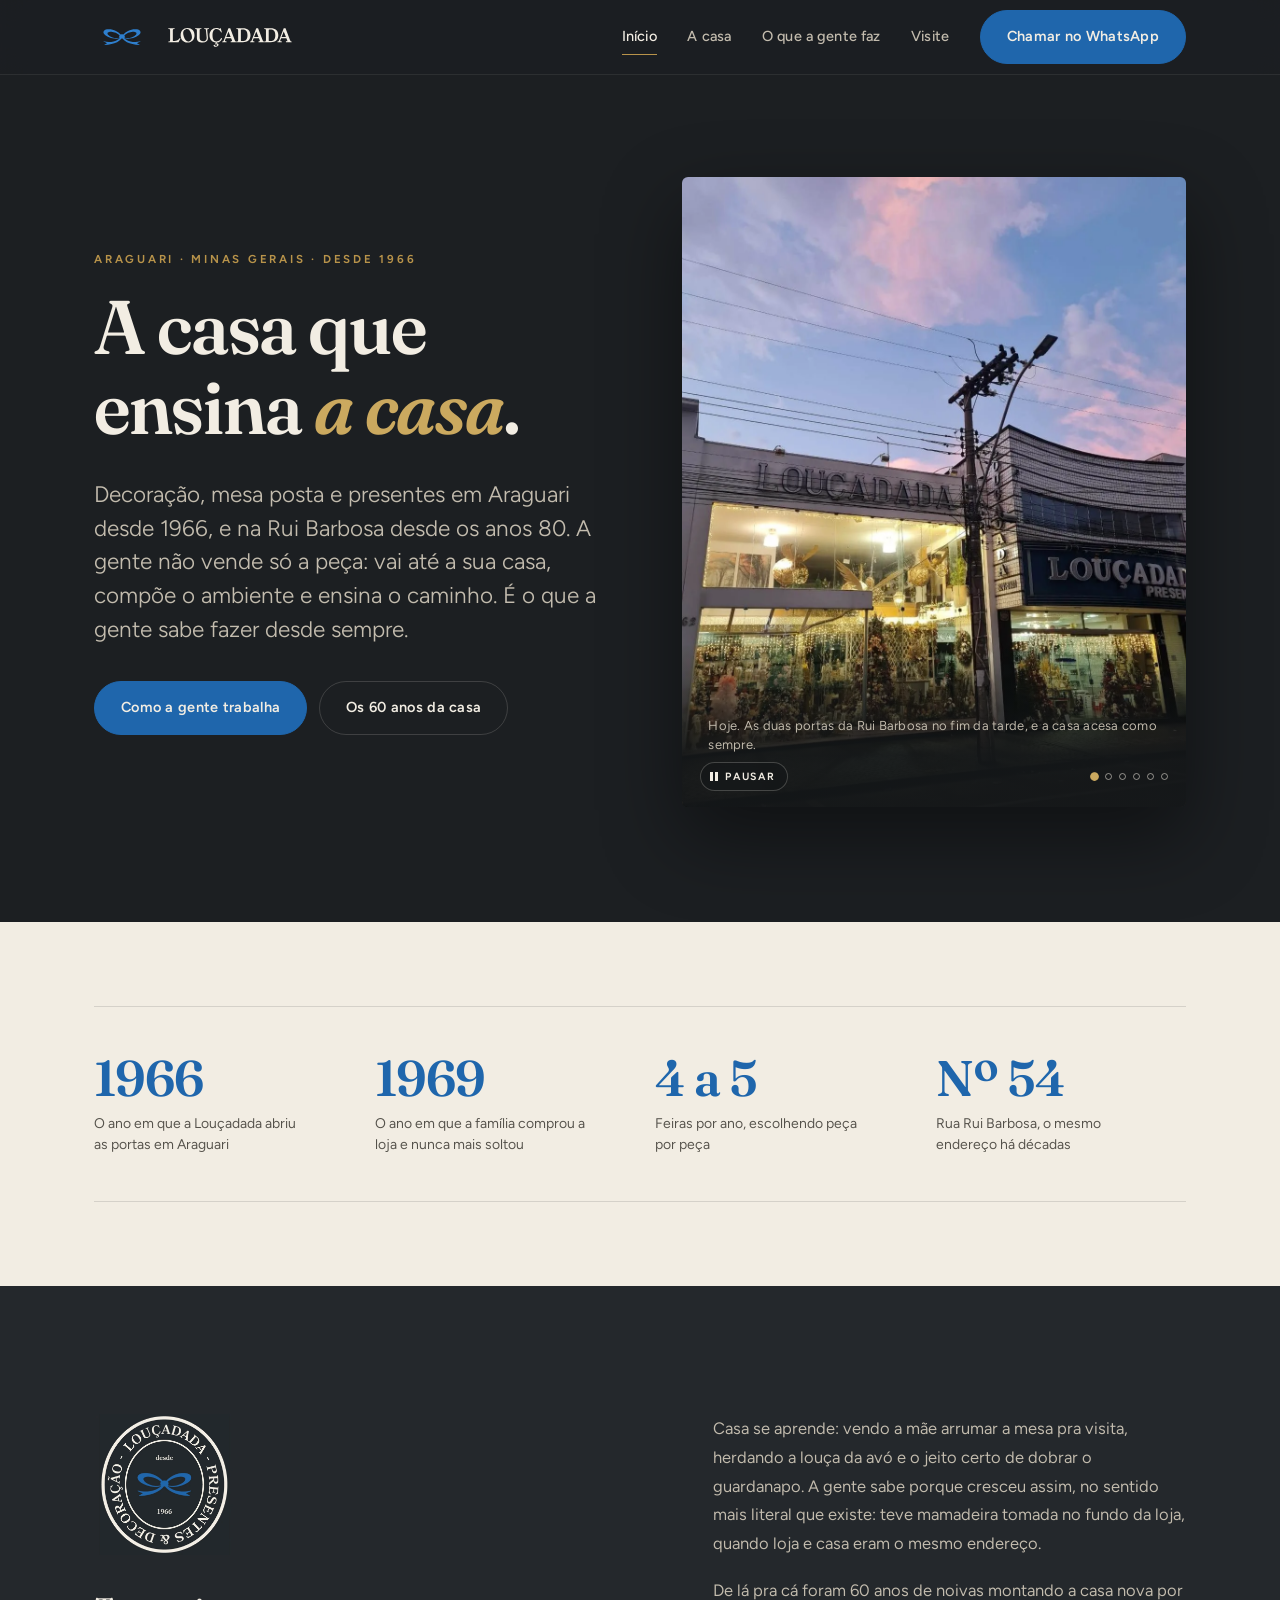
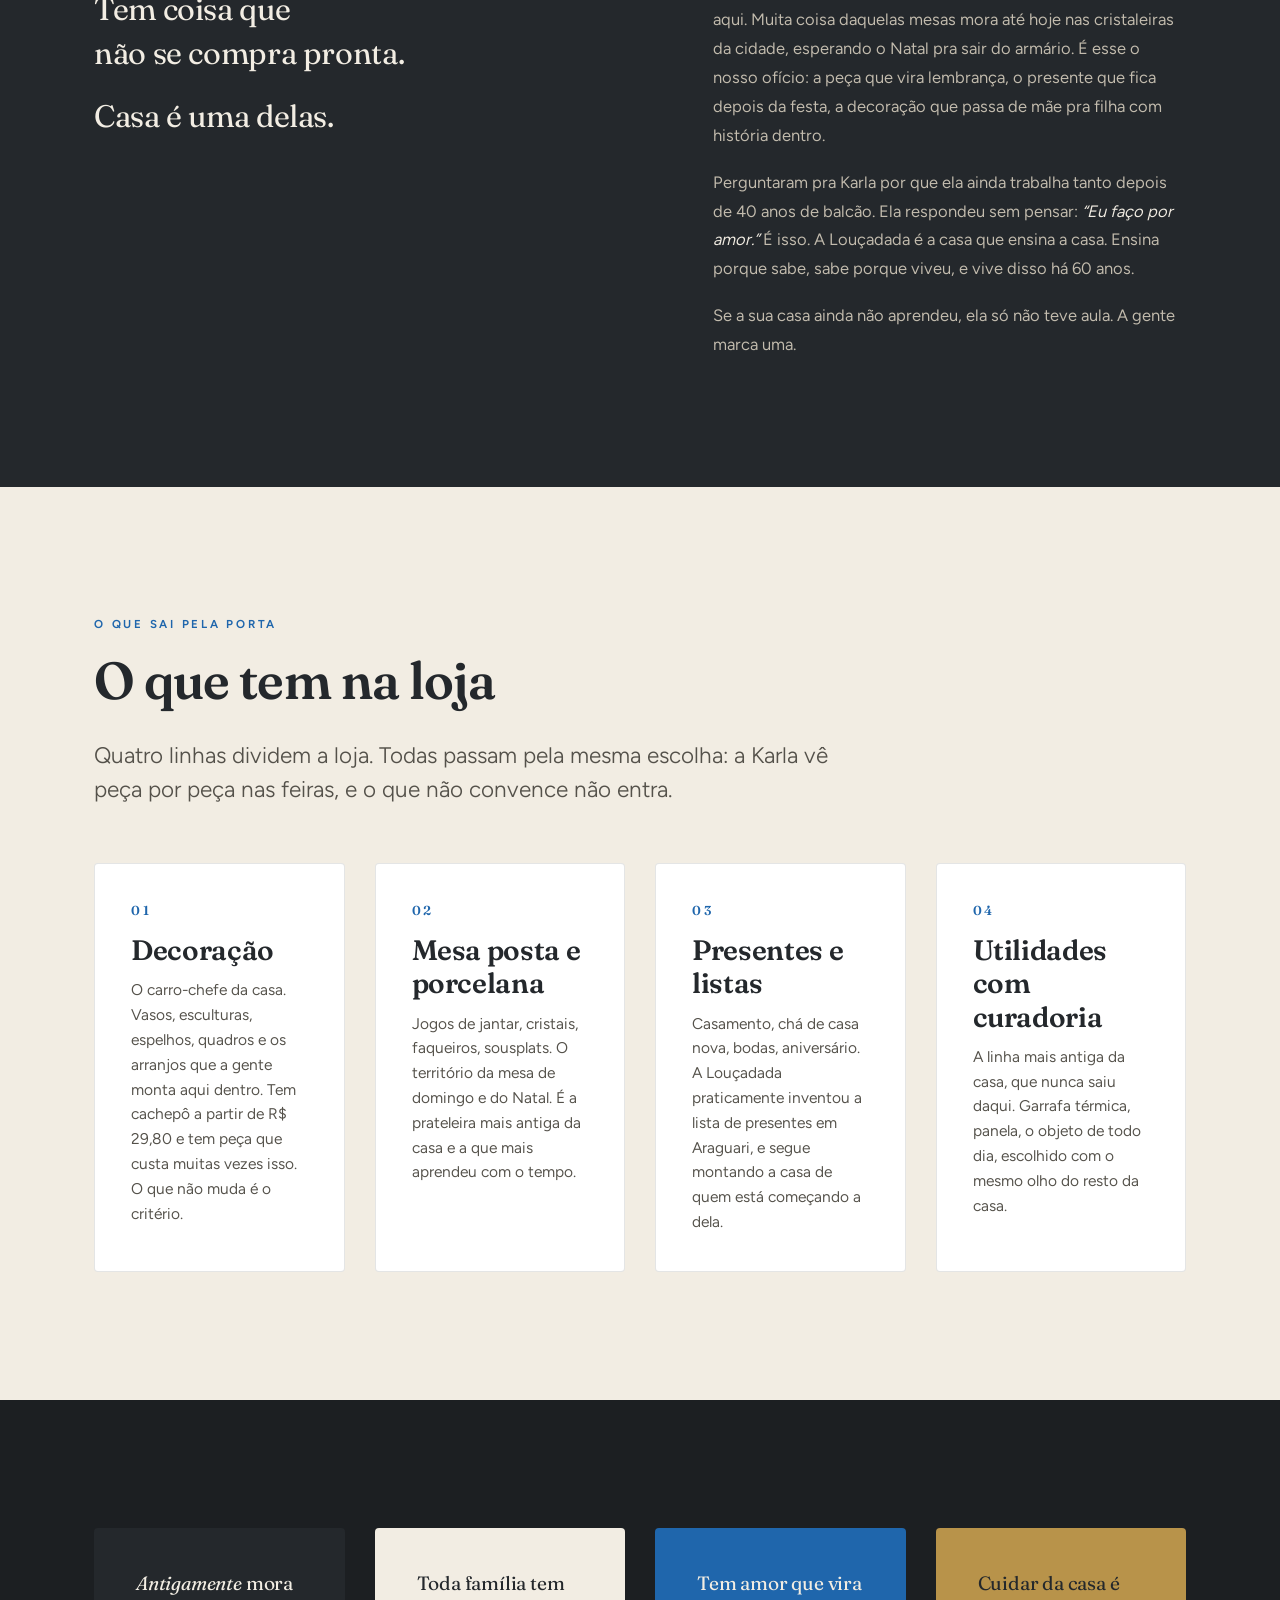
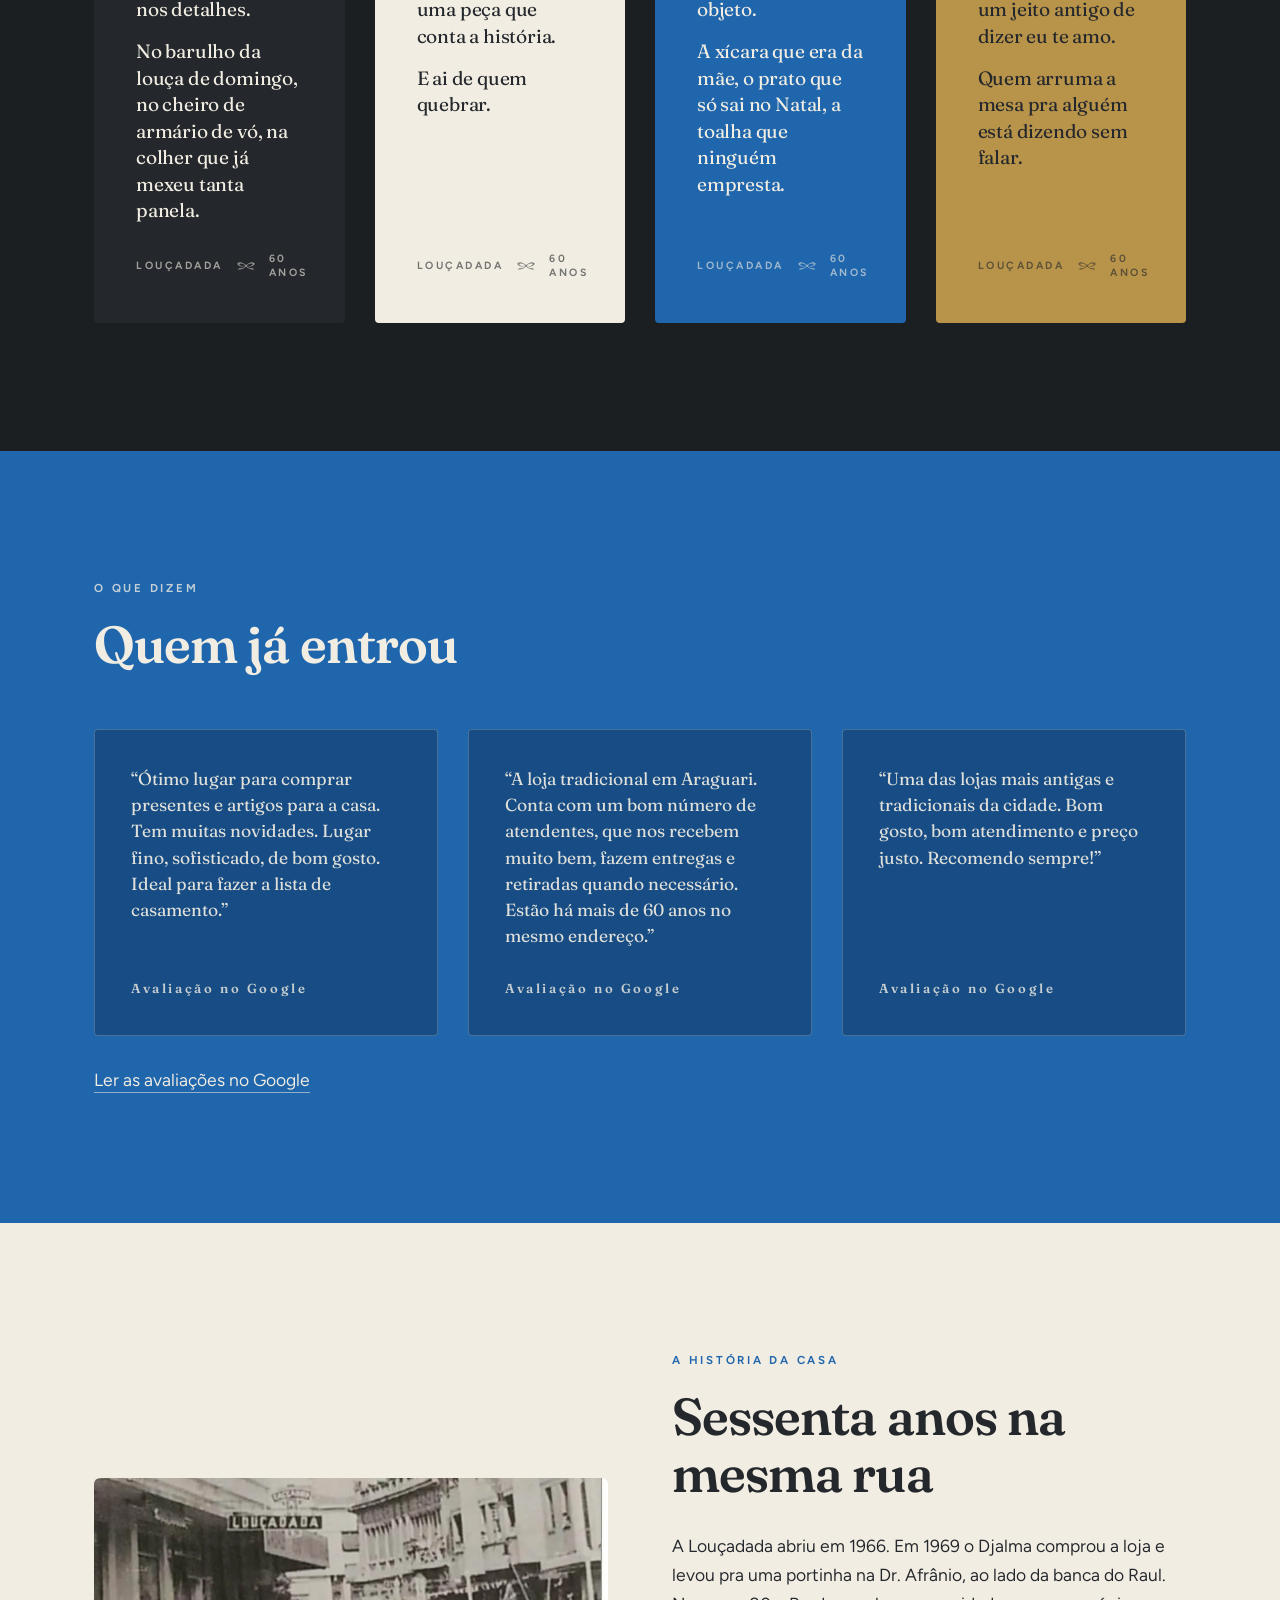
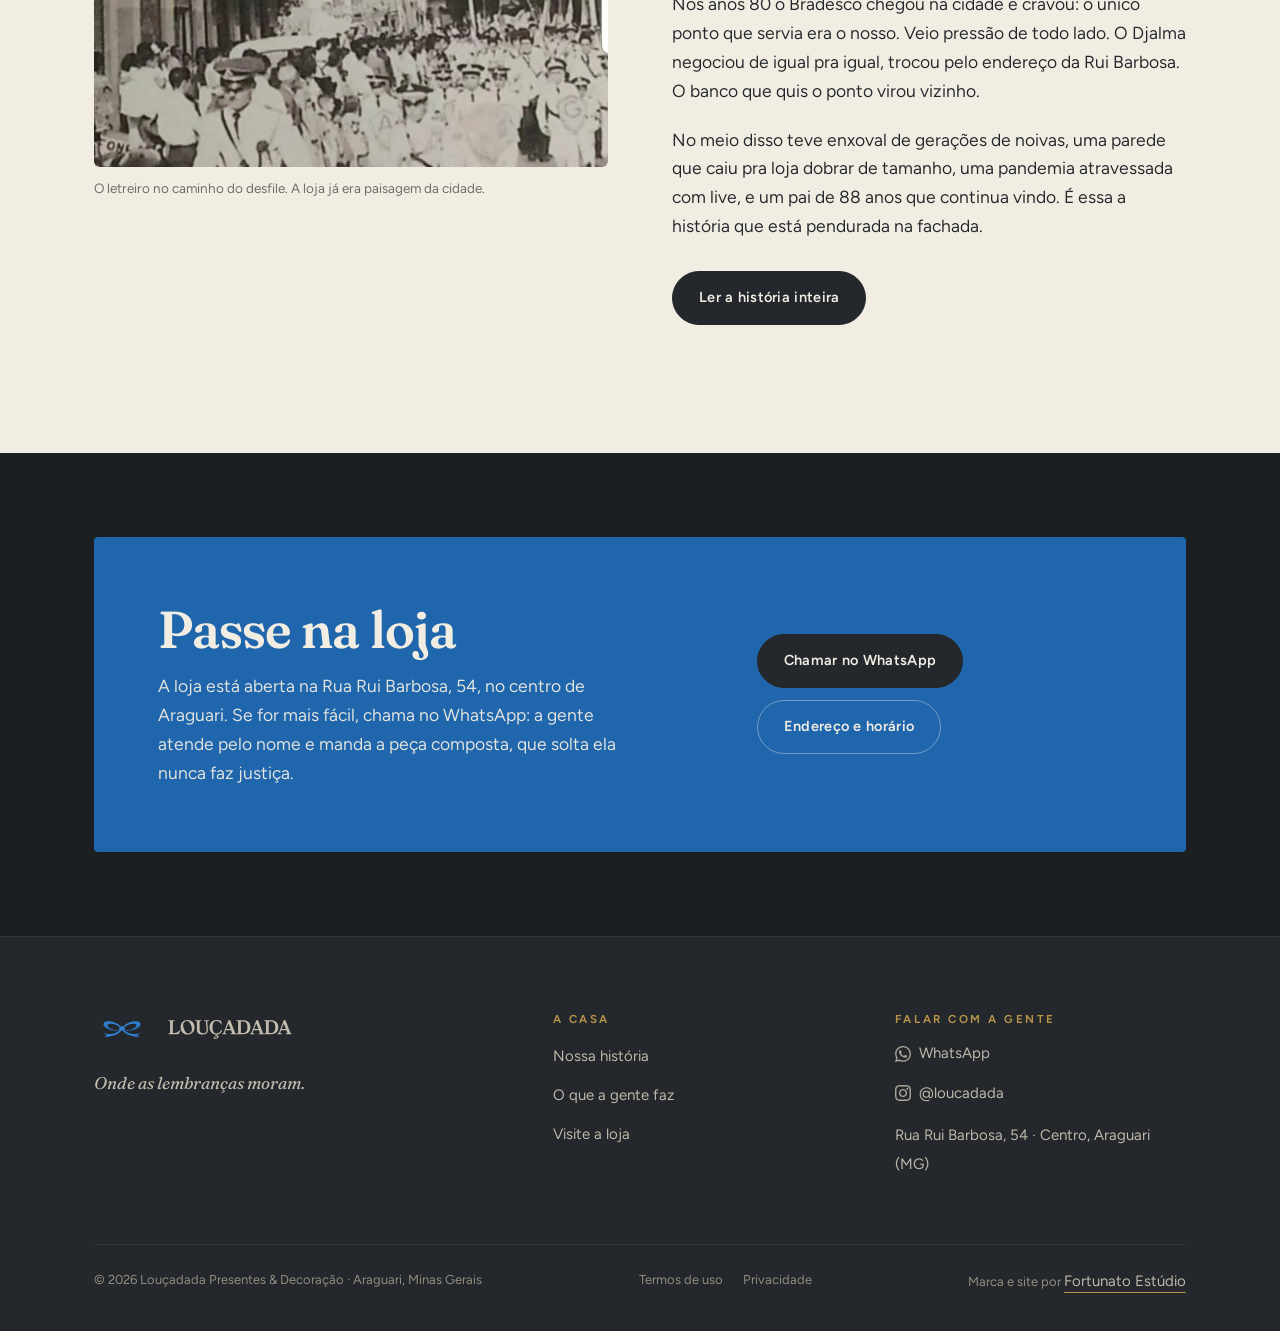
==== index.html @ 5a90acb0 "Louçadada: retrato da Dona Fátima e o time contado no coletivo A foto dela chegou. Entrou recortada " ====
<!DOCTYPE html>
<html lang="pt-BR">
<head>
<meta charset="utf-8" />
<meta name="viewport" content="width=device-width, initial-scale=1, viewport-fit=cover" />
<title>Louçadada · Presentes e Decoração em Araguari desde 1966</title>
<meta name="description" content="A casa que ensina a casa. Decoração, mesa posta e presentes em Araguari desde 1966: a gente visita antes, compõe o ambiente e monta dentro da sua casa." />
<link rel="canonical" href="https://loucadada.com.br/" />
<meta name="theme-color" content="#1C1F22" />

<meta property="og:type" content="website" />
<meta property="og:locale" content="pt_BR" />
<meta property="og:site_name" content="Louçadada" />
<meta property="og:title" content="Louçadada · A casa que ensina a casa" />
<meta property="og:description" content="Decoração, mesa posta e presentes em Araguari desde 1966. A gente compõe, monta e ensina dentro da sua casa." />
<meta property="og:url" content="https://loucadada.com.br/" />
<meta property="og:image" content="https://loucadada.com.br/og.jpg" />
<meta property="og:image:width" content="1200" />
<meta property="og:image:height" content="630" />
<meta name="twitter:card" content="summary_large_image" />

<!-- Google Tag Manager: o snippet de cabeçalho entra aqui, com o ID real da
     conta. O par noscript vai logo depois da abertura do corpo. Ver README. -->
<link rel="icon" href="/favicon.svg" type="image/svg+xml" />
<link rel="icon" href="/favicon-32.png" sizes="32x32" type="image/png" />
<link rel="apple-touch-icon" href="/apple-touch-icon.png" />

<link rel="preload" href="/assets/fontes/figtree-latin-300_700-normal.woff2" as="font" type="font/woff2" crossorigin />
<link rel="preload" href="/assets/fontes/fraunces-latin-400_700-normal.woff2" as="font" type="font/woff2" crossorigin />
<link rel="stylesheet" href="/assets/fontes/fontes.css?v=3" />
<link rel="stylesheet" href="/assets/css/site.css?v=7" />

<script type="application/ld+json">
{
  "@context":"https://schema.org",
  "@graph":[
  {
    "@type":"WebSite",
    "@id":"https://loucadada.com.br/#site",
    "name":"Louçadada",
    "url":"https://loucadada.com.br/",
    "inLanguage":"pt-BR",
    "publisher":{"@id":"https://loucadada.com.br/#loja"}
  },
  {
  "@type":"HomeGoodsStore",
  "@id":"https://loucadada.com.br/#loja",
  "name":"Louçadada",
  "alternateName":"Louçadada Presentes & Decoração",
  "description":"Casa de decoração, mesa posta e presentes em Araguari (MG) desde 1966. Curadoria, montagem e composição de ambientes na casa do cliente.",
  "url":"https://loucadada.com.br/",
  "logo":"https://loucadada.com.br/icone-512.png",
  "image":"https://loucadada.com.br/og.jpg",
  "foundingDate":"1966",
  "address":{
    "@type":"PostalAddress",
    "streetAddress":"Rua Rui Barbosa, 54, Centro",
    "postalCode":"38440-222",
    "addressLocality":"Araguari",
    "addressRegion":"MG",
    "addressCountry":"BR"
  },
  "telephone":"+55-34-3241-3531",
  "email":"loucadadapresentes@yahoo.com.br",
  "priceRange":"$$",
"openingHoursSpecification":[
  {"@type":"OpeningHoursSpecification","dayOfWeek":["Monday","Tuesday","Wednesday","Thursday","Friday"],"opens":"08:30","closes":"18:00"},
  {"@type":"OpeningHoursSpecification","dayOfWeek":"Saturday","opens":"08:30","closes":"13:00"},
  {"@type":"OpeningHoursSpecification","dayOfWeek":"Sunday","opens":"00:00","closes":"00:00"}
],
  "areaServed":["Araguari","Uberlândia","Triângulo Mineiro"],
  "sameAs":["https://www.instagram.com/loucadada/"],
  "founder":{"@type":"Person","name":"Maurício Rolo"},
  "employee":[
    {"@type":"Person","name":"Djalma","jobTitle":"Proprietário","award":"Mérito Empresarial da CDL Araguari 2018/19"},
    {"@type":"Person","name":"Karla","jobTitle":"Curadoria e compras"},
    {"@type":"Person","name":"Gisele","jobTitle":"Comunicação e atendimento"}
  ]
  }
  ]
}
</script>
</head>
<body>

<svg class="so-leitor" aria-hidden="true" focusable="false" xmlns="http://www.w3.org/2000/svg">
  <symbol id="laco" viewBox="0 0 1080 582.32"><path d="M893.17,372.02c-58.14,15.87-131.89,16.3-190.38,2.32-31.32-7.49-60.39-19.02-87.2-36.39-13.07-8.47-24.76-17.18-35.02-29.49,36.34,15.32,74.96,17.38,113.34,12.21,41.78-5.63,81.86-16.86,119.99-34.56,30.7-14.25,67.03-36.78,79.9-67.64,9.59-23,1.94-46.54-18.32-60.27-14.14-9.58-29.8-14.99-47.24-17.63-58.6-8.9-118.88,4.42-171.42,31.53-35.02,17.92-65.8,40.87-92.23,69.97-1.22-.48-2.62-.94-4.13-1.36-13.35-3.76-27.55-3.76-40.9,0-1.51.42-2.91.88-4.13,1.36-26.43-29.1-57.21-52.05-92.23-69.97-52.54-27.11-112.83-40.43-171.42-31.53-17.44,2.65-33.1,8.05-47.24,17.63-20.26,13.74-27.92,37.27-18.32,60.27,12.87,30.86,49.2,53.39,79.9,67.64,38.13,17.7,78.21,28.93,119.99,34.56,38.38,5.17,77,3.11,113.34-12.21-10.27,12.3-21.95,21.02-35.02,29.49-26.81,17.37-55.88,28.9-87.2,36.39-58.48,13.98-132.24,13.54-190.38-2.32-2.05-.56-4.09.68-4.46,2.36-.25,1.14.21,3.12,2.08,4.06,21.92,10.98,43.88,20.18,67.38,29.32l-25.42,16.32-24.28,14.12c-1.46.85-1.68,3.1-1.05,4.38.51,1.03,1.64,2.01,3.82,1.91,45.13-2.08,89.01-7.76,133.08-18.09,71.55-16.77,147.76-51.64,193.98-109.85,1.07-.1,2.6-.1,4.03-.07,2.67.05,5.34.05,8.01,0,1.43-.03,2.96-.02,4.03.07,46.22,58.21,122.43,93.08,193.98,109.85,44.07,10.33,87.94,16.01,133.08,18.09,2.17.1,3.31-.89,3.82-1.91.63-1.28.41-3.53-1.05-4.38l-24.28-14.12-25.42-16.32c23.5-9.14,45.46-18.34,67.38-29.32,1.87-.94,2.33-2.92,2.08-4.06-.37-1.68-2.41-2.92-4.46-2.36ZM744.29,187.37c21.28-1.94,52.23.68,67.33,13.47,15.63,13.24,6.81,34.24-7.06,49.13-46.36,49.81-154.86,76.95-219.06,50.19,12.61-14.25,12.23-32.12-.57-45.95,45.09-38.13,100.87-61.52,159.36-66.84ZM494.5,300.16c-64.21,26.76-172.71-.38-219.06-50.19-13.86-14.9-22.69-35.89-7.06-49.13,15.1-12.79,46.05-15.41,67.33-13.47,58.49,5.32,114.27,28.72,159.36,66.84-12.8,13.83-13.18,31.7-.57,45.95Z"/></symbol>
  <symbol id="whatsapp" viewBox="0 0 24 24"><path d="M17.472 14.382c-.297-.149-1.758-.867-2.03-.967-.273-.099-.471-.148-.67.15-.197.297-.767.966-.94 1.164-.173.199-.347.223-.644.075-.297-.15-1.255-.463-2.39-1.475-.883-.788-1.48-1.761-1.653-2.059-.173-.297-.018-.458.13-.606.134-.133.298-.347.446-.52.149-.174.198-.298.298-.497.099-.198.05-.371-.025-.52-.075-.149-.669-1.612-.916-2.207-.242-.579-.487-.5-.669-.51-.173-.008-.371-.01-.57-.01-.198 0-.52.074-.792.372-.272.297-1.04 1.016-1.04 2.479 0 1.462 1.065 2.875 1.213 3.074.149.198 2.096 3.2 5.077 4.487.709.306 1.262.489 1.694.625.712.227 1.36.195 1.871.118.571-.085 1.758-.719 2.006-1.413.248-.694.248-1.289.173-1.413-.074-.124-.272-.198-.57-.347m-5.421 7.403h-.004a9.87 9.87 0 01-5.031-1.378l-.361-.214-3.741.982.998-3.648-.235-.374a9.86 9.86 0 01-1.51-5.26c.001-5.45 4.436-9.884 9.888-9.884 2.64 0 5.122 1.03 6.988 2.898a9.825 9.825 0 012.893 6.994c-.003 5.45-4.437 9.884-9.885 9.884m8.413-18.297A11.815 11.815 0 0012.05 0C5.495 0 .16 5.335.157 11.892c0 2.096.547 4.142 1.588 5.945L.057 24l6.305-1.654a11.882 11.882 0 005.683 1.448h.005c6.554 0 11.89-5.335 11.893-11.893a11.821 11.821 0 00-3.48-8.413z"/></symbol>
  <symbol id="instagram" viewBox="0 0 24 24"><path d="M12 0C8.74 0 8.333.015 7.053.072 5.775.132 4.905.333 4.14.63c-.789.306-1.459.717-2.126 1.384S.935 3.35.63 4.14C.333 4.905.131 5.775.072 7.053.012 8.333 0 8.74 0 12s.015 3.667.072 4.947c.06 1.277.261 2.148.558 2.913.306.788.717 1.459 1.384 2.126.667.666 1.336 1.079 2.126 1.384.766.296 1.636.499 2.913.558C8.333 23.988 8.74 24 12 24s3.667-.015 4.947-.072c1.277-.06 2.148-.262 2.913-.558.788-.306 1.459-.718 2.126-1.384.666-.667 1.079-1.335 1.384-2.126.296-.765.499-1.636.558-2.913.06-1.28.072-1.687.072-4.947s-.015-3.667-.072-4.947c-.06-1.277-.262-2.149-.558-2.913-.306-.789-.718-1.459-1.384-2.126C21.319 1.347 20.651.935 19.86.63c-.765-.297-1.636-.499-2.913-.558C15.667.012 15.26 0 12 0zm0 2.16c3.203 0 3.585.016 4.85.071 1.17.055 1.805.249 2.227.415.562.217.96.477 1.382.896.419.42.679.819.896 1.381.164.422.36 1.057.413 2.227.057 1.266.07 1.646.07 4.85s-.015 3.585-.074 4.85c-.061 1.17-.256 1.805-.421 2.227-.224.562-.479.96-.899 1.382-.419.419-.824.679-1.38.896-.42.164-1.065.36-2.235.413-1.274.057-1.649.07-4.859.07-3.211 0-3.586-.015-4.859-.074-1.171-.061-1.816-.256-2.236-.421-.569-.224-.96-.479-1.379-.899-.421-.419-.69-.824-.9-1.38-.165-.42-.359-1.065-.42-2.235-.045-1.26-.061-1.649-.061-4.844 0-3.196.016-3.586.061-4.861.061-1.17.255-1.814.42-2.234.21-.57.479-.96.9-1.381.419-.419.81-.689 1.379-.898.42-.166 1.051-.361 2.221-.421 1.275-.045 1.65-.06 4.859-.06l.045.03zm0 3.678c-3.405 0-6.162 2.76-6.162 6.162 0 3.405 2.76 6.162 6.162 6.162 3.405 0 6.162-2.76 6.162-6.162 0-3.405-2.76-6.162-6.162-6.162zM12 16c-2.21 0-4-1.79-4-4s1.79-4 4-4 4 1.79 4 4-1.79 4-4 4zm7.846-10.405c0 .795-.646 1.44-1.44 1.44-.795 0-1.44-.646-1.44-1.44 0-.794.646-1.439 1.44-1.439.793-.001 1.44.645 1.44 1.439z"/></symbol>
  <symbol id="logotipo" viewBox="0 0 1080 267"><path d="M85.02,164.55c18.96,0,33.66-10.62,45.1-25l4.58,2.78-15.85,31.54H35.34v-5.56c11.77-.82,14.38-1.8,14.38-12.75v-77.78c0-10.95-2.61-12.09-14.38-12.91v-5.39h51.31v5.39c-11.77.82-14.38,1.96-14.38,12.91v81.87c0,3.1,1.96,4.9,4.9,4.9h7.84Z"/><path d="M249.73,116.67c0,35.3-21.57,59.64-56.87,59.64s-56.87-24.35-56.87-59.64,21.41-59.64,56.87-59.64,56.87,24.35,56.87,59.64ZM223.84,107.32c-8.55-28.31-22.35-46.34-45.66-39.3-23.46,7.08-24.84,29.69-16.29,58,8.5,28.16,22.19,46.38,45.66,39.3,23.31-7.04,24.79-29.84,16.29-58Z"/><path d="M291.56,139.87c0,18.96,13.24,26.8,29.25,26.8s28.43-9.31,28.43-28.11l-6.03-60.79c0-10.95-2.61-12.09-14.38-12.91v-5.39h39.22v5.39c-11.77.82-14.38,1.96-14.38,12.91l6.03,60.95c0,22.71-15.36,37.58-43.14,37.58-29.9,0-47.55-12.75-47.55-37.75v-60.79c0-10.95-2.61-12.09-14.38-12.91v-5.39h51.31v5.39c-11.93.82-14.38,1.96-14.38,12.91v62.09Z"/><path d="M475.93,143.14c-6.86,19.12-20.59,31.54-43.14,33.01l-3.6,8.01c1.31-.49,2.45-.65,4.41-.65,7.35,0,12.58,3.76,12.58,10.46,0,8.01-8.5,16.01-22.22,16.01-10.78,0-18.3-4.9-18.3-10.46,0-2.78,2.29-5.39,5.23-5.39,3.92,0,5.07,2.12,6.37,4.58,1.14,2.45,2.61,5.23,7.84,5.23,5.72,0,9.15-3.1,9.15-7.68,0-3.1-2.61-5.23-6.05-5.23-2.45,0-4.25.65-5.88,2.12l-4.57-2.12,6.37-14.87c-30.88-1.8-51.8-25.65-51.8-59.48s22.71-59.64,55.72-59.64c12.42,0,21.08,3.1,27.62,7.68l2.29-5.23h6.37l8.99,32.35-5.23,1.63c-8.66-16.67-21.9-27.62-38.07-27.62-24.02,0-33.17,21.24-33.17,50.82s9.15,50.82,33.17,50.82c17.98,0,32.19-11.76,36.93-27.45l8.99,3.1Z"/><path d="M579.34,157.03c2.94,7.68,6.05,10.46,12.91,11.28v5.56h-47.22v-5.56c10.95-.82,13.56-2.78,10.79-9.97l-6.86-17.81h-42.65l-6.86,17.81c-2.61,6.7,1.31,9.15,12.42,9.97v5.56h-35.79v-5.56c7.35-.82,10.95-3.6,13.73-10.79l37.42-98.04h14.71l37.42,97.55ZM509.73,131.21h35.62l-17.97-46.24-17.65,46.24Z"/><path d="M592.17,173.86v-5.56c11.77-.82,14.38-1.8,14.38-12.75v-77.78c0-10.95-2.61-12.09-14.38-12.91v-5.39h53.11c39.38,0,62.26,19.94,62.26,57.19s-23.2,57.19-62.42,57.19h-52.94ZM634,68.63c-2.94,0-4.9,1.96-4.9,4.9v86.11c0,3.1,1.96,4.9,4.9,4.9h11.11c22.22,0,37.91-10.95,37.91-47.88s-15.36-48.04-37.75-48.04h-11.28Z"/><path d="M807.13,157.03c2.94,7.68,6.05,10.46,12.91,11.28v5.56h-47.23v-5.56c10.95-.82,13.56-2.78,10.79-9.97l-6.86-17.81h-42.65l-6.86,17.81c-2.61,6.7,1.31,9.15,12.42,9.97v5.56h-35.79v-5.56c7.35-.82,10.95-3.6,13.72-10.79l37.42-98.04h14.71l37.42,97.55ZM737.52,131.21h35.62l-17.97-46.24-17.65,46.24Z"/><path d="M819.95,173.86v-5.56c11.77-.82,14.38-1.8,14.38-12.75v-77.78c0-10.95-2.61-12.09-14.38-12.91v-5.39h53.11c39.38,0,62.26,19.94,62.26,57.19s-23.2,57.19-62.42,57.19h-52.94ZM861.79,68.63c-2.94,0-4.9,1.96-4.9,4.9v86.11c0,3.1,1.96,4.9,4.9,4.9h11.11c22.22,0,37.91-10.95,37.91-47.88s-15.36-48.04-37.75-48.04h-11.27Z"/><path d="M1031.75,157.03c2.94,7.68,6.05,10.46,12.91,11.28v5.56h-47.22v-5.56c10.95-.82,13.56-2.78,10.78-9.97l-6.86-17.81h-42.65l-6.86,17.81c-2.61,6.7,1.31,9.15,12.42,9.97v5.56h-35.79v-5.56c7.35-.82,10.95-3.6,13.73-10.79l37.42-98.04h14.71l37.42,97.55ZM962.14,131.21h35.62l-17.97-46.24-17.65,46.24Z"/></symbol>
</svg>

<a class="pular" href="#conteudo">Pular para o conteúdo</a>

<header class="topo">
  <div class="envelope topo__linha">
    <a class="marca" href="/" aria-label="Louçadada, página inicial">
      <svg class="marca__laco" viewBox="0 0 1080 582.32" fill="currentColor" aria-hidden="true"><use href="#laco"></use></svg>
      <svg class="marca__nome" viewBox="0 0 1080 267" fill="currentColor" role="img" aria-label="Louçadada"><use href="#logotipo"></use></svg>
    </a>

    <button class="abrir-menu" aria-expanded="false" aria-controls="menu">Menu</button>

    <nav class="menu" id="menu" data-aberto="false" aria-label="Principal">
      <button class="fechar-menu" type="button">Fechar</button>
      <a href="/" aria-current="page">Início</a>
      <a href="/a-casa/">A casa</a>
      <a href="/em-casa/">O que a gente faz</a>
      <a href="/visite/">Visite</a>
      <a class="botao botao--azul" href="https://wa.me/5534998703531?text=Ol%C3%A1%2C%20vim%20pelo%20site%20e%20gostaria%20de%20falar%20com%20uma%20atendente." rel="noopener">Chamar no WhatsApp</a>
    </nav>
  </div>
</header>

<main id="conteudo">

  <!-- ABERTURA ---------------------------------------------------------- -->
  <section class="abertura">
    <div class="envelope abertura__grade">
      <div class="surge">
        <span class="sobrelinha">Araguari · Minas Gerais · desde 1966</span>
        <h1>A casa que<br />ensina <em>a casa</em>.</h1>
        <p class="linha-fina mt-p">
          Decoração, mesa posta e presentes em Araguari desde 1966, e na Rui
          Barbosa desde os anos 80. A gente
          não vende só a peça: vai até a sua casa, compõe o ambiente e ensina
          o caminho. É o que a gente sabe fazer desde sempre.
        </p>
        <div class="abertura__acoes">
          <a class="botao botao--azul" href="/em-casa/">Como a gente trabalha</a>
          <a class="botao botao--linha" href="/a-casa/">Os 60 anos da casa</a>
        </div>
      </div>

      <!-- O álbum da casa passando sozinho. Sem JS, fica a primeira foto, que já
           conta a história. Com JS, as seis se revezam e a legenda vai junto. -->
      <div class="album abertura__foto surge" id="album-abertura" role="group"
           aria-roledescription="galeria" aria-label="Fotografias da Louçadada, de 1966 a hoje">

        <figure class="album__item" data-ativa>
          <img src="/assets/img/vitrines-acesas.webp"
               alt="As duas vitrines iluminadas da Louçadada no fim da tarde, na Rua Rui Barbosa, em Araguari"
               width="1080" height="1406" fetchpriority="high" decoding="async" />
          <figcaption class="abertura__legenda">
            Hoje. As duas portas da Rui Barbosa no fim da tarde, e a casa acesa como sempre.
          </figcaption>
        </figure>

        <figure class="album__item">
          <img src="/assets/img/desfile-letreiro.webp"
               alt="Fotografia antiga de um desfile na Rua Rui Barbosa, com o letreiro Louça Dada acima das pessoas"
               width="900" height="1350" loading="lazy" decoding="async" />
          <figcaption class="abertura__legenda">
            O letreiro no caminho do desfile. A loja já era paisagem da cidade.
          </figcaption>
        </figure>

        <figure class="album__item">
          <img src="/assets/img/laco-aceso.webp"
               alt="O laço da Louçadada aceso em azul na fachada, no entardecer, com o céu rosa ao fundo"
               width="899" height="1599" loading="lazy" decoding="async" />
          <figcaption class="abertura__legenda">
            O laço aceso no entardecer. De longe, a cidade já sabe qual porta é a nossa.
          </figcaption>
        </figure>

        <figure class="album__item">
          <img src="/assets/img/arvore-pinhas.webp"
               alt="Árvore de Natal feita de pinhas, montada à mão no vão central da loja"
               width="900" height="1174" loading="lazy" decoding="async" />
          <figcaption class="abertura__legenda">
            A árvore de pinhas do vão central, montada à mão, galho por galho.
          </figcaption>
        </figure>

        <figure class="album__item">
          <img src="/assets/img/familia-natal.webp"
               alt="As duas sócias ao lado do pai, Djalma, no cenário de Natal montado dentro da loja"
               width="900" height="1171" loading="lazy" decoding="async" />
          <figcaption class="abertura__legenda">
            As filhas e o pai no Natal da loja. A casa trabalha em família desde 1969.
          </figcaption>
        </figure>

        <figure class="album__item">
          <img src="/assets/img/casa-inteira.webp"
               alt="A família e toda a equipe da Louçadada reunidas no salão da loja"
               width="1080" height="968" loading="lazy" decoding="async" />
          <figcaption class="abertura__legenda">
            A casa inteira num retrato só: a família e o time que atende você pelo nome.
          </figcaption>
        </figure>

        <div class="album__controles">
          <button class="album__pausa" type="button" aria-pressed="false">
            <span class="album__icone" aria-hidden="true"></span>
            <span class="album__rotulo">Pausar</span>
          </button>
          <div class="album__pontos" role="group" aria-label="Escolher a fotografia"></div>
        </div>
      </div>
    </div>
  </section>

  <!-- PROVAS ------------------------------------------------------------ -->
  <section class="secao--curta claro">
    <div class="envelope">
      <div class="provas surge">
        <div>
          <p class="prova__num">1966</p>
          <p class="prova__txt">O ano em que a Louçadada abriu as portas em Araguari</p>
        </div>
        <div>
          <p class="prova__num">1969</p>
          <p class="prova__txt">O ano em que a família comprou a loja e nunca mais soltou</p>
        </div>
        <div>
          <p class="prova__num">4 a 5</p>
          <p class="prova__txt">Feiras por ano, escolhendo peça por peça</p>
        </div>
        <div>
          <p class="prova__num">Nº 54</p>
          <p class="prova__txt">Rua Rui Barbosa, o mesmo endereço há décadas</p>
        </div>
      </div>
    </div>
  </section>

  <!-- MANIFESTO --------------------------------------------------------- -->
  <section class="secao manifesto">
    <div class="envelope duas duas--texto-maior">
      <div class="manifesto__marca surge">
        <img class="manifesto__selo" src="/assets/marca/selo.webp"
             alt="Selo da Louçadada: Presentes &amp; Decoração, desde 1966"
             width="560" height="560" loading="lazy" decoding="async" />
        <p class="manifesto__texto">
          Tem coisa que não se&nbsp;compra&nbsp;pronta.<span class="depois">Casa é uma&nbsp;delas.</span>
        </p>
      </div>
      <div class="manifesto__corpo surge">
        <p>
          Casa se aprende: vendo a mãe arrumar a mesa pra visita, herdando a louça
          da avó e o jeito certo de dobrar o guardanapo. A gente sabe porque
          cresceu assim, no sentido mais literal que existe: teve mamadeira tomada
          no fundo da loja, quando loja e casa eram o mesmo endereço.
        </p>
        <p>
          De lá pra cá foram 60 anos de noivas montando a casa nova
          por aqui. Muita coisa daquelas mesas mora até hoje nas cristaleiras da
          cidade, esperando o Natal pra sair do armário. É esse o nosso ofício: a
          peça que vira lembrança, o presente que fica depois da festa, a decoração
          que passa de mãe pra filha com história dentro.
        </p>
        <p>
          Perguntaram pra Karla por que ela ainda trabalha tanto depois de 40 anos de
          balcão. Ela respondeu sem pensar: <em>“Eu faço por amor.”</em>
          É isso. A Louçadada é a casa que ensina a casa. Ensina porque sabe, sabe
          porque viveu, e vive disso há 60 anos.
        </p>
        <p>
          Se a sua casa ainda não aprendeu, ela só não teve aula. A gente marca uma.
        </p>
      </div>
    </div>
  </section>

  <!-- O QUE SAI PELA PORTA ----------------------------------------------- -->
  <section class="secao claro">
    <div class="envelope">
      <div class="surge">
        <span class="sobrelinha">O que sai pela porta</span>
        <h2>O que tem na loja</h2>
        <p class="linha-fina mt-p">
          Quatro linhas dividem a loja. Todas passam pela mesma escolha: a Karla vê
          peça por peça nas feiras, e o que não convence não entra.
        </p>
      </div>

      <div class="grade grade--4 mt-m">
        <article class="cartao surge">
          <span class="cartao__num">01</span>
          <h3>Decoração</h3>
          <p>
            O carro-chefe da casa. Vasos, esculturas, espelhos, quadros e os arranjos
            que a gente monta aqui dentro. Tem cachepô a partir de R$ 29,80 e tem peça que custa muitas vezes isso. O que não muda é o critério.
          </p>
        </article>
        <article class="cartao surge">
          <span class="cartao__num">02</span>
          <h3>Mesa posta e porcelana</h3>
          <p>
            Jogos de jantar, cristais, faqueiros, sousplats. O território da mesa de
            domingo e do Natal. É a prateleira mais antiga da casa e a que mais
            aprendeu com o tempo.
          </p>
        </article>
        <article class="cartao surge">
          <span class="cartao__num">03</span>
          <h3>Presentes e listas</h3>
          <p>
            Casamento, chá de casa nova, bodas, aniversário. A Louçadada praticamente
            inventou a lista de presentes em Araguari, e segue montando a casa de quem
            está começando a dela.
          </p>
        </article>
        <article class="cartao surge">
          <span class="cartao__num">04</span>
          <h3>Utilidades com curadoria</h3>
          <p>
            A linha mais antiga da casa, que nunca saiu daqui. Garrafa térmica, panela,
            o objeto de todo dia, escolhido com o mesmo olho do resto da casa.
          </p>
        </article>
      </div>
    </div>
  </section>

  <!-- PEÇAS DE MANIFESTO -------------------------------------------------- -->
  <section class="secao">
    <div class="envelope">
      <div class="grade grade--4">
        <article class="peca peca--grafite surge">
          <div>
            <p><em>Antigamente</em> mora nos detalhes.</p>
            <p>No barulho da louça de domingo, no cheiro de armário de vó, na colher que já mexeu tanta panela.</p>
          </div>
          <p class="peca__assinatura">
            Louçadada
            <svg viewBox="0 0 1080 582.32" fill="currentColor" aria-hidden="true"><use href="#laco"></use></svg>
            60 anos
          </p>
        </article>

        <article class="peca peca--porcelana surge">
          <div>
            <p>Toda família tem uma peça que conta a história.</p>
            <p>E ai de quem quebrar.</p>
          </div>
          <p class="peca__assinatura">
            Louçadada
            <svg viewBox="0 0 1080 582.32" fill="currentColor" aria-hidden="true"><use href="#laco"></use></svg>
            60 anos
          </p>
        </article>

        <article class="peca peca--azul surge">
          <div>
            <p>Tem amor que vira objeto.</p>
            <p>A xícara que era da mãe, o prato que só sai no Natal, a toalha que ninguém empresta.</p>
          </div>
          <p class="peca__assinatura">
            Louçadada
            <svg viewBox="0 0 1080 582.32" fill="currentColor" aria-hidden="true"><use href="#laco"></use></svg>
            60 anos
          </p>
        </article>

        <article class="peca peca--latao surge">
          <div>
            <p>Cuidar da casa é um jeito antigo de dizer eu te amo.</p>
            <p>Quem arruma a mesa pra alguém está dizendo sem falar.</p>
          </div>
          <p class="peca__assinatura">
            Louçadada
            <svg viewBox="0 0 1080 582.32" fill="currentColor" aria-hidden="true"><use href="#laco"></use></svg>
            60 anos
          </p>
        </article>
      </div>
    </div>
  </section>

  <!-- O QUE DIZEM ---------------------------------------------------------- -->
  <!-- Avaliações públicas no Google, copiadas como foram escritas. Sem schema
       de review de propósito: marcar avaliação colhida em outra plataforma é
       justamente o que o Google desaconselha. -->
  <section class="secao azul">
    <div class="envelope">
      <div class="surge">
        <span class="sobrelinha">O que dizem</span>
        <h2>Quem já entrou</h2>
      </div>

      <div class="grade grade--3 mt-m">
        <blockquote class="cartao surge">
          <p>
            “Ótimo lugar para comprar presentes e artigos para a casa. Tem muitas
            novidades. Lugar fino, sofisticado, de bom gosto. Ideal para fazer a
            lista de casamento.”
          </p>
          <footer class="cartao__num">Avaliação no Google</footer>
        </blockquote>

        <blockquote class="cartao surge">
          <p>
            “A loja tradicional em Araguari. Conta com um bom número de
            atendentes, que nos recebem muito bem, fazem entregas e retiradas
            quando necessário. Estão há mais de 60 anos no mesmo endereço.”
          </p>
          <footer class="cartao__num">Avaliação no Google</footer>
        </blockquote>

        <blockquote class="cartao surge">
          <p>
            “Uma das lojas mais antigas e tradicionais da cidade. Bom gosto, bom
            atendimento e preço justo. Recomendo sempre!”
          </p>
          <footer class="cartao__num">Avaliação no Google</footer>
        </blockquote>
      </div>

      <p class="mt-p surge">
        <a class="link" href="https://share.google/A6CAGvSTdn3IF518g"
           target="_blank" rel="noopener">Ler as avaliações no Google</a>
        <span class="so-leitor"> (abre em uma nova aba)</span>
      </p>
    </div>
  </section>

  <!-- 60 ANOS, TEASER ----------------------------------------------------- -->
  <section class="secao claro">
    <div class="envelope duas">
      <figure class="figura figura--larga surge">
        <img src="/assets/img/desfile-letreiro.webp"
             alt="Fotografia antiga de um desfile na rua de Araguari, com o letreiro Louça Dada ao fundo"
             width="900" height="1350" loading="lazy" decoding="async" />
        <figcaption>O letreiro no caminho do desfile. A loja já era paisagem da cidade.</figcaption>
      </figure>
      <div class="surge">
        <span class="sobrelinha">A história da casa</span>
        <h2>Sessenta anos na mesma rua</h2>
        <div class="texto mt-p">
          <p>
            A Louçadada abriu em 1966. Em 1969 o Djalma comprou a loja e levou pra uma
            portinha na Dr. Afrânio, ao lado da banca do Raul. Nos anos 80 o Bradesco
            chegou na cidade e cravou: o único ponto que servia era o nosso. Veio
            pressão de todo lado. O Djalma negociou de igual pra igual, trocou pelo
            endereço da Rui Barbosa. O banco que quis o ponto virou vizinho.
          </p>
          <p>
            No meio disso teve enxoval de gerações de noivas, uma parede que caiu
            pra loja dobrar de tamanho, uma pandemia atravessada com live, e um pai de
            88 anos que continua vindo. É essa a história que está pendurada na
            fachada.
          </p>
        </div>
        <a class="botao botao--escuro mt-p" href="/a-casa/">Ler a história inteira</a>
      </div>
    </div>
  </section>

  <!-- CHAMADA FINAL ------------------------------------------------------- -->
  <section class="secao--curta">
    <div class="envelope">
      <div class="chamada surge">
        <div>
          <h2>Passe na loja</h2>
          <p>
            A loja está aberta na Rua Rui Barbosa, 54, no centro de Araguari. Se for
            mais fácil, chama no WhatsApp: a gente atende pelo nome e manda a peça
            composta, que solta ela nunca faz justiça.
          </p>
        </div>
        <div style="display:flex;flex-wrap:wrap;gap:12px">
          <a class="botao botao--escuro" href="https://wa.me/5534998703531?text=Ol%C3%A1%2C%20vim%20pelo%20site%20e%20gostaria%20de%20falar%20com%20uma%20atendente." rel="noopener">Chamar no WhatsApp</a>
          <a class="botao botao--linha" href="/visite/" style="border-color:rgba(242,237,227,.4)">Endereço e horário</a>
        </div>
      </div>
    </div>
  </section>

</main>

<footer class="rodape">
  <div class="envelope">
    <div class="rodape__grade">
      <div>
        <a class="marca" href="/" aria-label="Louçadada, página inicial">
          <svg class="marca__laco" viewBox="0 0 1080 582.32" fill="currentColor" aria-hidden="true"><use href="#laco"></use></svg>
          <svg class="marca__nome" viewBox="0 0 1080 267" fill="currentColor" role="img" aria-label="Louçadada"><use href="#logotipo"></use></svg>
        </a>
        <p class="rodape__frase">Onde as lembranças moram.</p>
      </div>

      <div>
        <h2>A casa</h2>
        <ul>
          <li><a href="/a-casa/">Nossa história</a></li>
          <li><a href="/em-casa/">O que a gente faz</a></li>
          <li><a href="/visite/">Visite a loja</a></li>
        </ul>
      </div>

      <div>
        <h2>Falar com a gente</h2>
        <ul>
          <li><a class="com-icone" href="https://wa.me/5534998703531?text=Ol%C3%A1%2C%20vim%20pelo%20site%20e%20gostaria%20de%20falar%20com%20uma%20atendente." target="_blank" rel="noopener"><svg class="icone" viewBox="0 0 24 24" fill="currentColor" aria-hidden="true"><use href="#whatsapp"></use></svg>WhatsApp<span class="so-leitor"> (abre em uma nova aba)</span></a></li>
          <li><a class="com-icone" href="https://www.instagram.com/loucadada/" target="_blank" rel="noopener"><svg class="icone" viewBox="0 0 24 24" fill="currentColor" aria-hidden="true"><use href="#instagram"></use></svg>@loucadada<span class="so-leitor"> no Instagram (abre em uma nova aba)</span></a></li>
          <li><a href="/visite/">Rua Rui Barbosa, 54 · Centro, Araguari (MG)</a></li>
        </ul>
      </div>
    </div>

    <div class="rodape__fim">
      <span>© <span data-ano>2026</span> Louçadada Presentes &amp; Decoração · Araguari, Minas Gerais</span>
      <span class="rodape__legais">
        <a href="/termos/">Termos de uso</a>
        <a href="/privacidade/">Privacidade</a>
      </span>
      <span>Marca e site por <a class="link" href="https://fortunatoestudio.com/" target="_blank" rel="noopener">Fortunato Estúdio</a><span class="so-leitor"> (abre em uma nova aba)</span></span>
    </div>
  </div>
</footer>

<script src="/assets/js/site.js?v=7" defer></script>
</body>
</html>
---- assets/fontes/fontes.css ----
/* Fontes da Louçadada, hospedadas aqui mesmo.
   Figtree (corpo) e Caveat (anotação) são as do sistema de identidade.
   Fraunces segura o lugar da Bookmania, a serifa oficial da marca:
   se o webfont licenciado for hospedado nesta pasta, declare-o como
   font-family 'Bookmania' e o CSS do site passa a usá-lo sozinho. */

/* Caveat · latin-ext · 500 · normal */
@font-face {
  font-family: 'Caveat';
  font-style: normal;
  font-weight: 500;
  font-display: swap;
  src: url(/assets/fontes/caveat-latin-ext-500-normal.woff2) format('woff2');
  unicode-range: U+0100-02BA, U+02BD-02C5, U+02C7-02CC, U+02CE-02D7, U+02DD-02FF, U+0304, U+0308, U+0329, U+1D00-1DBF, U+1E00-1E9F, U+1EF2-1EFF, U+2020, U+20A0-20AB, U+20AD-20C0, U+2113, U+2C60-2C7F, U+A720-A7FF;
  }

/* Caveat · latin · 500 · normal */
@font-face {
  font-family: 'Caveat';
  font-style: normal;
  font-weight: 500;
  font-display: swap;
  src: url(/assets/fontes/caveat-latin-500-normal.woff2) format('woff2');
  unicode-range: U+0000-00FF, U+0131, U+0152-0153, U+02BB-02BC, U+02C6, U+02DA, U+02DC, U+0304, U+0308, U+0329, U+2000-206F, U+20AC, U+2122, U+2191, U+2193, U+2212, U+2215, U+FEFF, U+FFFD;
  }

/* Figtree · latin-ext · 300 700 · normal */
@font-face {
  font-family: 'Figtree';
  font-style: normal;
  font-weight: 300 700;
  font-display: swap;
  src: url(/assets/fontes/figtree-latin-ext-300_700-normal.woff2) format('woff2');
  unicode-range: U+0100-02BA, U+02BD-02C5, U+02C7-02CC, U+02CE-02D7, U+02DD-02FF, U+0304, U+0308, U+0329, U+1D00-1DBF, U+1E00-1E9F, U+1EF2-1EFF, U+2020, U+20A0-20AB, U+20AD-20C0, U+2113, U+2C60-2C7F, U+A720-A7FF;
  }

/* Figtree · latin · 300 700 · normal */
@font-face {
  font-family: 'Figtree';
  font-style: normal;
  font-weight: 300 700;
  font-display: swap;
  src: url(/assets/fontes/figtree-latin-300_700-normal.woff2) format('woff2');
  unicode-range: U+0000-00FF, U+0131, U+0152-0153, U+02BB-02BC, U+02C6, U+02DA, U+02DC, U+0304, U+0308, U+0329, U+2000-206F, U+20AC, U+2122, U+2191, U+2193, U+2212, U+2215, U+FEFF, U+FFFD;
  }

/* Fraunces · latin-ext · 400 700 · italic */
@font-face {
  font-family: 'Fraunces';
  font-style: italic;
  font-weight: 400 700;
  font-display: swap;
  src: url(/assets/fontes/fraunces-latin-ext-400_700-italic.woff2) format('woff2');
  unicode-range: U+0100-02BA, U+02BD-02C5, U+02C7-02CC, U+02CE-02D7, U+02DD-02FF, U+0304, U+0308, U+0329, U+1D00-1DBF, U+1E00-1E9F, U+1EF2-1EFF, U+2020, U+20A0-20AB, U+20AD-20C0, U+2113, U+2C60-2C7F, U+A720-A7FF;
  }

/* Fraunces · latin · 400 700 · italic */
@font-face {
  font-family: 'Fraunces';
  font-style: italic;
  font-weight: 400 700;
  font-display: swap;
  src: url(/assets/fontes/fraunces-latin-400_700-italic.woff2) format('woff2');
  unicode-range: U+0000-00FF, U+0131, U+0152-0153, U+02BB-02BC, U+02C6, U+02DA, U+02DC, U+0304, U+0308, U+0329, U+2000-206F, U+20AC, U+2122, U+2191, U+2193, U+2212, U+2215, U+FEFF, U+FFFD;
  }

/* Fraunces · latin-ext · 400 700 · normal */
@font-face {
  font-family: 'Fraunces';
  font-style: normal;
  font-weight: 400 700;
  font-display: swap;
  src: url(/assets/fontes/fraunces-latin-ext-400_700-normal.woff2) format('woff2');
  unicode-range: U+0100-02BA, U+02BD-02C5, U+02C7-02CC, U+02CE-02D7, U+02DD-02FF, U+0304, U+0308, U+0329, U+1D00-1DBF, U+1E00-1E9F, U+1EF2-1EFF, U+2020, U+20A0-20AB, U+20AD-20C0, U+2113, U+2C60-2C7F, U+A720-A7FF;
  }

/* Fraunces · latin · 400 700 · normal */
@font-face {
  font-family: 'Fraunces';
  font-style: normal;
  font-weight: 400 700;
  font-display: swap;
  src: url(/assets/fontes/fraunces-latin-400_700-normal.woff2) format('woff2');
  unicode-range: U+0000-00FF, U+0131, U+0152-0153, U+02BB-02BC, U+02C6, U+02DA, U+02DC, U+0304, U+0308, U+0329, U+2000-206F, U+20AC, U+2122, U+2191, U+2193, U+2212, U+2215, U+FEFF, U+FFFD;
  }
---- assets/css/site.css ----
/* ==========================================================================
   LOUÇADADA · sistema visual do site
   Executa a Identidade Visual aprovada (Fortunato Estúdio, ago/2026).
   Paleta 60-25-10-5: Grafite palco · Porcelana respiro · Azul assina · Latão joia.
   Regra de contraste da marca: escuro carrega claro, claro carrega escuro,
   e os dois acentos (azul e latão) nunca se tocam.
   ========================================================================== */

/* --- tokens ------------------------------------------------------------- */
:root{
  /* as quatro cores da casa */
  --grafite:#24282C;
  --grafite-fundo:#1C1F22;   /* um tom abaixo, pra dar profundidade de noite */
  --grafite-alto:#2C3136;    /* superfície elevada sobre o grafite */
  --azul:#1F66AC;
  --azul-vivo:#2E7FCE;       /* o azul que respira em cima do grafite */
  --azul-link:#5AA0E8;       /* o azul do toque: 6:1 no grafite, aguenta texto miúdo */
  --latao:#B8934A;
  --latao-claro:#CBA95F;
  --porcelana:#F2EDE3;
  --porcelana-fundo:#EDE7DA;

  /* texto */
  --tinta:var(--porcelana);
  --tinta-suave:#C3BCAE;
  --tinta-fraca:#969084;
  --linha:rgba(242,237,227,.16);
  --linha-fraca:rgba(242,237,227,.08);

  /* letras
     Bookmania é a serifa oficial da marca (licença Adobe). Se o webfont for
     hospedado um dia, basta um @font-face com esse nome que ele assume sozinho.
     Até lá, Fraunces segura a linhagem: serifa de corpo generoso, presença de
     letreiro. O logotipo em si nunca depende de fonte — é vetor. */
  --serifa:"Bookmania","Fraunces",Georgia,"Times New Roman",serif;
  --sans:"Figtree",-apple-system,BlinkMacSystemFont,"Segoe UI",Roboto,sans-serif;
  --caneta:"Caveat",cursive;

  /* medidas */
  --largura:1180px;
  --largura-texto:64ch;
  --gutter:clamp(20px,5vw,44px);
  --secao:clamp(72px,10vw,128px);
  --raio:4px;          /* a casa é de serifa e fita: canto quase reto */
  --raio-foto:6px;
  --transicao:.32s cubic-bezier(.22,.61,.36,1);
}

/* --- base --------------------------------------------------------------- */
*,*::before,*::after{box-sizing:border-box}
html{-webkit-text-size-adjust:100%;scroll-behavior:smooth}
@media (prefers-reduced-motion:reduce){html{scroll-behavior:auto}}

body{
  margin:0;
  background:var(--grafite-fundo);
  color:var(--tinta);
  font-family:var(--sans);
  font-size:clamp(16px,.42vw + 15px,17.5px);
  line-height:1.65;
  font-weight:380;
  -webkit-font-smoothing:antialiased;
  text-rendering:optimizeLegibility;
  overflow-x:hidden;
}

img,svg,video{max-width:100%;height:auto;display:block}
a{color:inherit}
ul,ol{margin:0;padding:0;list-style:none}
h1,h2,h3,h4,p,figure,blockquote{margin:0}
button{font:inherit;color:inherit;cursor:pointer}

::selection{background:var(--azul);color:var(--porcelana)}

:focus-visible{
  outline:2px solid var(--latao-claro);
  outline-offset:3px;
  /* um anel escuro por fora garante o contraste também sobre porcelana */
  box-shadow:0 0 0 5px var(--grafite-fundo);
  border-radius:2px;
}
.claro :focus-visible{box-shadow:0 0 0 5px var(--grafite)}

/* pula pro conteúdo, pra quem navega no teclado */
.pular{
  position:absolute;left:-9999px;top:0;z-index:999;
  background:var(--porcelana);color:var(--grafite);
  padding:12px 20px;font-weight:600;
}
.pular:focus{left:12px;top:12px}

/* --- tipografia --------------------------------------------------------- */
.display,h1,h2,h3{
  font-family:var(--serifa);
  font-weight:600;
  line-height:1.06;
  letter-spacing:-.018em;
  font-variation-settings:"SOFT" 30,"WONK" 0;
}
h1,.t-1{font-size:clamp(40px,6.2vw,76px)}
h2,.t-2{font-size:clamp(31px,4.1vw,52px);line-height:1.1}
h3,.t-3{font-size:clamp(22px,2.2vw,29px);line-height:1.18;letter-spacing:-.012em}

.sobrelinha{
  font-family:var(--sans);
  font-size:11.5px;
  font-weight:650;
  letter-spacing:.24em;
  text-transform:uppercase;
  color:var(--latao);
  display:block;
  margin-bottom:18px;
}
.sobrelinha--azul{color:var(--azul)}

.linha-fina{
  font-size:clamp(18px,1.9vw,22.5px);
  line-height:1.5;
  color:var(--tinta-suave);
  max-width:56ch;
  font-weight:340;
}

.texto p + p{margin-top:1.15em}
.texto{max-width:var(--largura-texto)}

/* a terceira voz: a caneta da casa. Sempre grande, sempre torta. */
.nota{
  font-family:var(--caneta);
  font-size:clamp(25px,2.6vw,33px);
  line-height:1.15;
  color:var(--latao-claro);
  transform:rotate(-2.5deg);
  display:inline-block;
  font-weight:500;
}
.nota--porcelana{color:var(--porcelana)}
.nota--direita{transform:rotate(2deg)}

/* --- layout ------------------------------------------------------------- */
.envelope{
  width:100%;
  max-width:var(--largura);
  margin-inline:auto;
  padding-inline:var(--gutter);
}
.secao{padding-block:var(--secao)}
.secao--curta{padding-block:clamp(52px,7vw,84px)}

/* o claro entra como respiro, nunca como regra */
.claro{background:var(--porcelana);color:var(--grafite)}
.claro .sobrelinha{color:var(--azul)}
.claro .cartao__num{color:var(--azul)}
.claro .linha-fina{color:#54514A}
.claro .nota{color:var(--azul)}
.claro a:not(.botao){text-decoration-color:rgba(36,40,44,.35)}

.escuro-alto{background:var(--grafite)}

.duas{
  display:grid;
  grid-template-columns:repeat(2,minmax(0,1fr));
  gap:clamp(32px,5vw,72px);
  align-items:center;
}
.duas--texto-maior{grid-template-columns:1.08fr .92fr}
@media (max-width:860px){
  .duas,.duas--texto-maior{grid-template-columns:1fr;gap:36px}
}

.grade{display:grid;gap:clamp(20px,2.4vw,30px)}
.grade--2{grid-template-columns:repeat(2,minmax(0,1fr))}
.grade--3{grid-template-columns:repeat(3,minmax(0,1fr))}
.grade--4{grid-template-columns:repeat(4,minmax(0,1fr))}
@media (max-width:900px){
  .grade--3,.grade--4{grid-template-columns:repeat(2,minmax(0,1fr))}
}
@media (max-width:560px){
  .grade--2,.grade--3,.grade--4{grid-template-columns:1fr}
}

/* --- marca -------------------------------------------------------------- */
.marca{display:inline-flex;align-items:center;gap:14px;text-decoration:none;color:var(--porcelana)}
/* o laço é o herói da fachada, em escala de arquitetura: na assinatura ele
   também manda, e não fica de coadjuvante do nome */
.marca__laco{width:56px;color:var(--azul-vivo);flex:none;transition:color var(--transicao)}
.marca__nome{width:132px;color:currentColor}
/* o toque acende o azul, não troca de cor: latão é joia parada, não é estado */
.marca:hover .marca__laco{color:var(--azul-link)}
.claro .marca:hover .marca__laco{color:var(--azul-vivo)}
.claro .marca{color:var(--grafite)}
.claro .marca__laco{color:var(--azul)}

/* --- cabeçalho ---------------------------------------------------------- */
.topo{
  position:sticky;top:0;z-index:60;
  background:rgba(28,31,34,.86);
  backdrop-filter:saturate(150%) blur(14px);
  -webkit-backdrop-filter:saturate(150%) blur(14px);
  border-bottom:1px solid var(--linha-fraca);
  padding-top:env(safe-area-inset-top,0px);
}
.topo__linha{
  display:flex;align-items:center;justify-content:space-between;
  gap:24px;min-height:74px;
}
.menu{display:flex;align-items:center;gap:clamp(18px,2.4vw,34px)}
.menu a{
  text-decoration:none;font-size:14.5px;font-weight:500;
  color:var(--tinta-suave);letter-spacing:.01em;
  padding:6px 0;position:relative;transition:color var(--transicao);
}
.menu a::after{
  content:"";position:absolute;left:0;right:100%;bottom:0;height:1px;
  background:var(--latao);transition:right var(--transicao);
}
.menu a:hover,.menu a[aria-current="page"]{color:var(--porcelana)}
.menu a:hover::after,.menu a[aria-current="page"]::after{right:0}
/* o botão dentro do menu não herda o estilo de link do menu */
.menu a.botao{padding:14px 26px;font-weight:600;letter-spacing:.02em;color:var(--porcelana)}
.menu a.botao::after{display:none}

.abrir-menu{
  display:none;background:none;border:1px solid var(--linha);
  color:var(--porcelana);padding:9px 15px;border-radius:var(--raio);
  font-size:13px;letter-spacing:.12em;text-transform:uppercase;font-weight:600;
}
@media (max-width:860px){
  .abrir-menu{display:block}
  /* o backdrop-filter do topo criaria um containing block e prenderia o painel
     fixo do menu dentro da altura do cabeçalho. No celular ele sai, e o fundo
     vira sólido, que é melhor pra leitura de qualquer jeito. */
  .topo{
    background:var(--grafite-fundo);
    backdrop-filter:none;
    -webkit-backdrop-filter:none;
  }
  .menu{
    position:fixed;inset:0;top:0;
    background:var(--grafite);
    flex-direction:column;align-items:flex-start;justify-content:center;
    gap:8px;
    padding:calc(var(--gutter) + 56px + env(safe-area-inset-top,0px)) var(--gutter)
            calc(var(--gutter) + env(safe-area-inset-bottom,0px));
    /* se a lista crescer, ela rola dentro do painel em vez de vazar pra fora dele */
    overflow-y:auto;
    overscroll-behavior:contain;
    transform:translateY(-100%);
    /* fechado, some de verdade: sai do foco do teclado e do leitor de tela */
    visibility:hidden;
    transition:transform .4s cubic-bezier(.22,.61,.36,1),visibility 0s linear .4s;
    z-index:80;
  }
  .menu[data-aberto="true"]{
    transform:translateY(0);
    visibility:visible;
    transition:transform .4s cubic-bezier(.22,.61,.36,1),visibility 0s;
  }
  .menu a{font-family:var(--serifa);font-size:30px;color:var(--porcelana);padding:10px 0}
  .menu a::after{display:none}
  .menu .botao{margin-top:20px;font-size:15px}
  .fechar-menu{
    position:absolute;top:calc(22px + env(safe-area-inset-top,0px));right:var(--gutter);
    background:none;border:1px solid var(--linha);color:var(--porcelana);
    padding:9px 15px;border-radius:var(--raio);font-size:13px;
    letter-spacing:.12em;text-transform:uppercase;font-weight:600;
  }
}
.fechar-menu{display:none}
@media (max-width:860px){.menu[data-aberto="true"] .fechar-menu{display:block}}

/* --- botões ------------------------------------------------------------- */
.botao{
  display:inline-flex;align-items:center;gap:10px;
  padding:14px 26px;border-radius:999px;
  font-size:14.5px;font-weight:600;letter-spacing:.02em;
  text-decoration:none;border:1px solid transparent;
  transition:background var(--transicao),color var(--transicao),border-color var(--transicao),transform .18s;
  white-space:nowrap;
}
.botao:active{transform:translateY(1px)}
.botao svg{width:15px;flex:none}

.botao--azul{background:var(--azul);color:var(--porcelana);border-color:var(--azul)}
.botao--azul:hover{background:var(--azul-vivo);border-color:var(--azul-vivo)}

.botao--linha{border-color:var(--linha);color:var(--porcelana)}
.botao--linha:hover{border-color:var(--porcelana);background:rgba(242,237,227,.06)}

.claro .botao--linha{border-color:rgba(36,40,44,.28);color:var(--grafite)}
.claro .botao--linha:hover{border-color:var(--grafite);background:rgba(36,40,44,.05)}

.botao--escuro{background:var(--grafite);color:var(--porcelana);border-color:var(--grafite)}
.botao--escuro:hover{background:#171A1D;border-color:#171A1D}

/* link de texto com o filete de latão */
.link{
  color:inherit;text-decoration:none;
  border-bottom:1px solid var(--latao);
  padding-bottom:2px;
  transition:border-color var(--transicao),color var(--transicao);
}
.link:hover{color:var(--azul-link);border-color:var(--azul-link)}
.claro .link:hover{color:var(--azul);border-color:var(--azul)}

/* --- abertura (hero) ---------------------------------------------------- */
.abertura{
  padding-block:clamp(52px,8vw,104px) clamp(60px,9vw,120px);
  position:relative;overflow:hidden;
}
.abertura__grade{
  display:grid;
  grid-template-columns:1.02fr .98fr;
  gap:clamp(34px,5vw,74px);
  align-items:center;
}
@media (max-width:900px){.abertura__grade{grid-template-columns:1fr;gap:38px}}

.abertura h1{margin-bottom:22px}
.abertura h1 em{
  font-style:italic;color:var(--latao-claro);
  font-variation-settings:"SOFT" 60,"WONK" 1;
}
.abertura__acoes{display:flex;flex-wrap:wrap;gap:12px;margin-top:34px}

.abertura__foto{
  position:relative;border-radius:var(--raio-foto);overflow:hidden;
  box-shadow:0 30px 80px rgba(0,0,0,.45);
}
.abertura__foto img{width:100%;aspect-ratio:4/5;object-fit:cover}
.abertura__legenda{
  position:absolute;left:0;right:0;bottom:0;
  padding:72px 26px 20px;
  background:linear-gradient(to top,rgba(20,23,25,.94) 32%,transparent);
  font-size:13px;color:var(--tinta-suave);letter-spacing:.02em;
  line-height:1.45;
}

/* --- o álbum da casa: as fotos se revezando ----------------------------- */
/* Sem JS, só a primeira aparece, e ela sozinha já conta a história.
   Com JS, o script liga os controles e o revezamento. */
.album{display:grid}
.album__item{
  grid-area:1/1;margin:0;position:relative;
  opacity:0;visibility:hidden;
  transition:opacity .9s ease,visibility 0s linear .9s;
}
.album__item[data-ativa]{
  opacity:1;visibility:visible;
  transition:opacity .9s ease,visibility 0s;
}
.album__item img{display:block}

.album__controles{
  grid-area:1/1;align-self:end;justify-self:stretch;
  position:relative;z-index:2;
  display:flex;align-items:center;justify-content:space-between;gap:14px;
  padding:0 18px 16px;
  opacity:0;visibility:hidden;pointer-events:none;  /* o JS revela quando assume o álbum */
}
.album[data-ligado] .album__controles{opacity:1;visibility:visible;pointer-events:auto}
.album[data-ligado] .abertura__legenda{padding-bottom:52px}

.album__pontos{display:flex;gap:7px}
.album__ponto{
  width:7px;height:7px;padding:0;border-radius:50%;
  border:1px solid rgba(242,237,227,.55);background:transparent;
  transition:background var(--transicao),border-color var(--transicao),transform var(--transicao);
}
.album__ponto[aria-current="true"]{
  background:var(--latao-claro);border-color:var(--latao-claro);transform:scale(1.25);
}
.album__ponto:hover{border-color:var(--porcelana)}

.album__pausa{
  display:inline-flex;align-items:center;gap:7px;
  background:rgba(20,23,25,.62);border:1px solid rgba(242,237,227,.22);
  color:var(--porcelana);border-radius:999px;padding:5px 12px 5px 9px;
  font-size:10.5px;letter-spacing:.16em;text-transform:uppercase;font-weight:650;
  backdrop-filter:blur(6px);-webkit-backdrop-filter:blur(6px);
  transition:border-color var(--transicao),background var(--transicao);
}
.album__pausa:hover{border-color:var(--porcelana);background:rgba(20,23,25,.82)}
/* duas barrinhas quando está correndo, um triângulo quando está parado */
.album__icone{
  width:8px;height:9px;flex:none;
  background:linear-gradient(90deg,currentColor 0 32%,transparent 32% 68%,currentColor 68% 100%);
}
.album__pausa[aria-pressed="true"] .album__icone{
  background:currentColor;
  clip-path:polygon(0 0,100% 50%,0 100%);
}

@media (prefers-reduced-motion:reduce){
  .album__item{transition:none}
}

/* --- números da casa ---------------------------------------------------- */
.provas{
  display:grid;grid-template-columns:repeat(4,minmax(0,1fr));
  gap:clamp(18px,2.4vw,34px);
  border-top:1px solid var(--linha);
  border-bottom:1px solid var(--linha);
  padding-block:clamp(30px,4vw,46px);
}
@media (max-width:760px){.provas{grid-template-columns:repeat(2,1fr);gap:28px}}
.claro .provas{border-color:rgba(36,40,44,.14)}
.claro .prova__num,.claro .cartao p.prova__num{color:var(--azul)}
.claro .prova__txt,.claro .cartao p.prova__txt{color:#54514A}
.prova__num{
  font-family:var(--serifa);font-size:clamp(34px,4vw,50px);
  line-height:1;color:var(--latao);font-weight:600;letter-spacing:-.02em;
}
.prova__txt{
  margin-top:11px;font-size:14px;color:var(--tinta-suave);
  line-height:1.45;max-width:24ch;
}

/* --- cartões ------------------------------------------------------------ */
.cartao{
  background:var(--grafite);
  border:1px solid var(--linha-fraca);
  border-radius:var(--raio);
  padding:clamp(26px,3vw,36px);
  display:flex;flex-direction:column;gap:12px;
  transition:border-color var(--transicao),transform var(--transicao);
}
.cartao__num{
  font-family:var(--serifa);font-size:13px;letter-spacing:.2em;
  color:var(--latao);font-weight:600;
}
.cartao p{color:var(--tinta-suave);font-size:15.5px;line-height:1.6}
.cartao p.prova__num{font-size:clamp(34px,4vw,50px);color:var(--latao);line-height:1}
.cartao p.prova__txt{font-size:14px;color:var(--tinta-suave)}
.claro .cartao{
  background:#fff;border-color:rgba(36,40,44,.12);
}
.claro .cartao p{color:#54514A}
a.cartao{text-decoration:none}
a.cartao:hover{border-color:var(--azul-link);transform:translateY(-3px)}
.claro a.cartao:hover{border-color:var(--azul)}

/* --- passos (o jeito da casa) ------------------------------------------- */
.passos{counter-reset:passo;display:grid;gap:0}
.passo{
  display:grid;grid-template-columns:78px 1fr;
  gap:clamp(18px,3vw,38px);
  padding-block:clamp(26px,3.2vw,38px);
  border-top:1px solid var(--linha);
  align-items:start;
}
.passo:last-child{border-bottom:1px solid var(--linha)}
.passo__n{
  font-family:var(--serifa);font-size:clamp(26px,3vw,38px);
  color:var(--azul-vivo);line-height:1;font-weight:600;
}
.claro .passo{border-color:rgba(36,40,44,.14)}
.claro .passo__n{color:var(--azul)}
.passo h3{margin-bottom:9px}
.passo p{color:var(--tinta-suave);max-width:58ch}
.claro .passo p{color:#54514A}
@media (max-width:560px){
  .passo{grid-template-columns:1fr;gap:10px}
}

/* --- manifesto ---------------------------------------------------------- */
.manifesto{
  background:var(--grafite);
  position:relative;
}
.manifesto__texto{
  font-family:var(--serifa);
  font-size:clamp(21px,2.5vw,31px);
  line-height:1.42;
  letter-spacing:-.012em;
  max-width:22ch;
  font-weight:400;
  /* o navegador reparte as linhas sozinho e não deixa palavra sobrando
     sozinha no fim; onde ele não entende, os espaços rígidos do HTML
     seguram as duas últimas palavras juntas do mesmo jeito */
  text-wrap:balance;
}
/* a segunda frase é a resposta da primeira: precisa de um respiro antes,
   senão as duas viram um bloco só */
.manifesto__texto .depois{display:block;margin-top:.62em}
.manifesto__corpo{
  max-width:60ch;font-size:16.5px;line-height:1.75;color:var(--tinta-suave);
}
.manifesto__corpo p + p{margin-top:1.1em}
.manifesto__corpo em{color:var(--porcelana);font-style:italic}
.manifesto__laco{
  width:96px;color:var(--azul-vivo);margin-bottom:30px;
}
/* o selo e a frase são uma coisa só: ficam colados no topo da coluna,
   alinhados com a primeira linha do texto ao lado */
.manifesto__marca{
  display:flex;flex-direction:column;align-items:flex-start;
  gap:clamp(22px,2.6vw,32px);
  align-self:start;
}
.manifesto__selo{width:clamp(108px,11vw,148px);height:auto;flex:none}
/* essa seção alinha pelo topo, não pelo meio: com o texto longo ao lado,
   centralizar deixava a frase boiando no vazio */
.manifesto .duas,
.manifesto .duas--texto-maior{align-items:start}
@media (max-width:860px){
  .manifesto__selo{width:96px}
}

/* --- citação ------------------------------------------------------------ */
.citacao{
  border-left:2px solid var(--latao);
  padding-left:clamp(20px,2.6vw,32px);
  max-width:46ch;
}
.citacao p{
  font-family:var(--serifa);font-size:clamp(20px,2.3vw,28px);
  line-height:1.34;font-style:italic;letter-spacing:-.01em;
}
.citacao footer{
  margin-top:14px;font-size:12.5px;letter-spacing:.2em;text-transform:uppercase;
  color:var(--tinta-fraca);font-weight:600;font-style:normal;
}
.claro .citacao footer{color:#6E6A61}

/* --- galeria ------------------------------------------------------------ */
.figura{margin:0;position:relative}
.figura img{
  width:100%;border-radius:var(--raio-foto);object-fit:cover;
  background:var(--grafite-alto);
}
.figura figcaption{
  margin-top:12px;font-size:13.5px;color:var(--tinta-fraca);line-height:1.45;
}
.claro .figura figcaption{color:#6E6A61}
.figura--alta img{aspect-ratio:3/4}
.figura--larga img{aspect-ratio:16/9}
.figura--quadrada img{aspect-ratio:1/1}

/* faixa de fotos que rola no dedo, sem virar carrossel de banner */
.trilho{
  display:grid;grid-auto-flow:column;
  grid-auto-columns:minmax(260px,31%);
  gap:clamp(14px,1.8vw,22px);
  overflow-x:auto;
  scroll-snap-type:x mandatory;
  padding-bottom:16px;
  margin-inline:calc(var(--gutter) * -1);
  padding-inline:var(--gutter);
  scrollbar-width:thin;
  scrollbar-color:var(--linha) transparent;
}
.trilho > *{scroll-snap-align:start}
.trilho::-webkit-scrollbar{height:5px}
.trilho::-webkit-scrollbar-thumb{background:var(--linha);border-radius:99px}
@media (max-width:640px){.trilho{grid-auto-columns:minmax(220px,78%)}}

/* --- cartões de manifesto (as peças da marca, em texto de verdade) ------- */
.peca{
  border-radius:var(--raio);
  padding:clamp(28px,3.4vw,42px);
  display:flex;flex-direction:column;justify-content:space-between;
  min-height:clamp(240px,26vw,320px);
  font-family:var(--serifa);
  font-size:clamp(16.5px,1.5vw,20.5px);
  line-height:1.38;
  letter-spacing:-.01em;
}
.peca p + p{margin-top:.8em}
.peca em{font-style:italic}
.peca__assinatura{
  font-family:var(--sans);font-size:10.5px;letter-spacing:.24em;
  text-transform:uppercase;font-weight:650;opacity:.62;
  display:flex;align-items:center;gap:10px;margin-top:28px;
}
.peca__assinatura svg{width:26px;flex:none;opacity:.9}
.peca--grafite{background:var(--grafite);color:var(--porcelana)}
.peca--porcelana{background:var(--porcelana);color:var(--grafite)}
.peca--azul{background:var(--azul);color:var(--porcelana)}
.peca--latao{background:var(--latao);color:var(--grafite)}

/* --- gente da casa ------------------------------------------------------ */
.gente{display:flex;flex-direction:column;gap:14px}
.gente img{
  border-radius:var(--raio-foto);aspect-ratio:4/5;width:100%;
  object-fit:cover;
  /* o corte puxa pro alto da imagem, que é onde os rostos ficam */
  object-position:50% 22%;
}
.gente p.gente__papel{
  font-family:var(--caneta);font-size:23px;color:var(--latao-claro);line-height:1.1;
}
.gente h3{font-size:clamp(20px,2vw,25px)}
.gente p{font-size:15px;color:var(--tinta-suave);line-height:1.58}
.claro .gente p{color:#54514A}
.claro .gente p.gente__papel{color:var(--azul)}

/* --- linha do tempo ----------------------------------------------------- */
.tempo{display:grid;gap:0}
.marco{
  display:grid;grid-template-columns:120px 1fr;
  gap:clamp(18px,3vw,40px);
  padding-block:clamp(22px,2.8vw,32px);
  border-top:1px solid var(--linha);
  align-items:start;
}
.marco:last-child{border-bottom:1px solid var(--linha)}
.claro .marco{border-color:rgba(36,40,44,.14)}
.marco__ano{
  font-family:var(--serifa);font-size:clamp(19px,2vw,25px);
  color:var(--latao);font-weight:600;line-height:1.2;letter-spacing:.01em;
}
.marco p{color:var(--tinta-suave);max-width:62ch}
.claro .marco p{color:#54514A}
.marco strong{color:var(--porcelana);font-weight:600}
.claro .marco strong{color:var(--grafite)}
@media (max-width:620px){
  .marco{grid-template-columns:1fr;gap:6px}
}

/* --- chamada final ------------------------------------------------------ */
.chamada{
  background:var(--azul);color:var(--porcelana);
  border-radius:var(--raio);
  padding:clamp(34px,5vw,64px);
  display:grid;grid-template-columns:1.2fr .8fr;
  gap:clamp(24px,4vw,52px);align-items:center;
}
@media (max-width:820px){.chamada{grid-template-columns:1fr}}
.chamada h2{margin-bottom:14px}
.chamada p{color:rgba(242,237,227,.94);max-width:44ch}
.chamada .botao--escuro{background:var(--grafite);border-color:var(--grafite)}

/* --- ficha de contato --------------------------------------------------- */
.ficha{display:grid;gap:26px}
.ficha dt{
  font-size:11.5px;letter-spacing:.22em;text-transform:uppercase;
  color:var(--latao);font-weight:650;margin-bottom:7px;
}
.ficha dd{margin:0;font-size:17px;line-height:1.5}
.ficha dd a{text-decoration:none;border-bottom:1px solid var(--linha);transition:border-color var(--transicao)}
.ficha dd a:hover{border-color:var(--azul-link)}
.claro .ficha dt{color:var(--azul)}
.claro .ficha dd a{border-color:rgba(36,40,44,.25)}
.claro .ficha dd a:hover{border-color:var(--azul)}

.mapa{
  width:100%;border:0;border-radius:var(--raio-foto);
  aspect-ratio:4/3;background:var(--grafite-alto);filter:saturate(.75) contrast(1.05);
}
@media (max-width:860px){.mapa{aspect-ratio:4/3}}

/* --- rodapé ------------------------------------------------------------- */
.rodape{
  background:var(--grafite);
  border-top:1px solid var(--linha-fraca);
  padding-block:clamp(48px,6vw,76px) clamp(28px,3vw,38px);
  padding-bottom:calc(clamp(28px,3vw,38px) + env(safe-area-inset-bottom,0px));
}
.rodape__grade{
  display:grid;grid-template-columns:1.4fr 1fr 1fr;
  gap:clamp(28px,4vw,56px);
}
@media (max-width:760px){.rodape__grade{grid-template-columns:1fr;gap:34px}}
.rodape h2{
  font-family:var(--sans);font-size:11.5px;letter-spacing:.22em;
  text-transform:uppercase;color:var(--latao);font-weight:650;margin-bottom:16px;
}
.rodape li{margin-bottom:10px}
.rodape a{
  text-decoration:none;color:var(--tinta-suave);font-size:15px;
  transition:color var(--transicao);
}
.rodape a:hover{color:var(--porcelana)}
.rodape__fim{
  margin-top:clamp(36px,4.6vw,56px);padding-top:24px;
  border-top:1px solid var(--linha-fraca);
  display:flex;flex-wrap:wrap;gap:14px 26px;justify-content:space-between;
  font-size:13px;color:var(--tinta-fraca);
}
.rodape__frase{
  font-family:var(--serifa);font-style:italic;font-size:17px;
  color:var(--tinta-suave);max-width:34ch;margin-top:18px;line-height:1.45;
}

/* --- entrada suave ------------------------------------------------------ */
.surge{opacity:0;transform:translateY(18px)}
.surge.visivel{opacity:1;transform:none;transition:opacity .75s ease,transform .75s cubic-bezier(.22,.61,.36,1)}
@media (prefers-reduced-motion:reduce){
  .surge{opacity:1;transform:none;transition:none}
  .botao,.cartao,.marca__laco{transition:none}
}

/* --- utilidades --------------------------------------------------------- */
.centro{text-align:center;margin-inline:auto}
.so-leitor{
  position:absolute;width:1px;height:1px;padding:0;margin:-1px;
  overflow:hidden;clip:rect(0,0,0,0);white-space:nowrap;border:0;
}
.mt-p{margin-top:clamp(20px,2.4vw,30px)}
.mt-m{margin-top:clamp(34px,4.4vw,56px)}
.mt-g{margin-top:clamp(48px,6vw,80px)}
.laco-divisor{
  width:62px;color:var(--azul-vivo);margin:0 auto clamp(26px,3vw,38px);
}
.claro .laco-divisor{color:var(--azul)}

/* quem já não está, fica marcada com discrição: um filete de latão antes do
   papel dela, sem transformar a lembrança em enfeite. O filete fica no texto e
   não na coluna inteira, senão a foto dela encolhia e quebrava a fila. */
.gente--memoria .gente__papel{display:flex;align-items:center;gap:10px}
.gente--memoria .gente__papel::before{
  content:"";width:24px;height:1px;background:var(--latao);flex:none;
}

/* depoimento usa o mesmo cartão, só com a fonte da citação no rodapé */
blockquote.cartao p{font-family:var(--serifa);font-size:17.5px;line-height:1.5;color:var(--tinta)}
blockquote.cartao footer{margin-top:auto;padding-top:16px;color:var(--latao)}
.claro blockquote.cartao p{color:var(--grafite)}

/* --- link com ícone ------------------------------------------------------ */
.com-icone{display:inline-flex;align-items:center;gap:8px}
.com-icone .icone{width:16px;height:16px;flex:none;opacity:.85;transition:opacity var(--transicao)}
.com-icone:hover .icone{opacity:1}
/* quando o texto tem mais de uma linha, o ícone acompanha a primeira,
   em vez de flutuar no meio do bloco */
.com-icone--topo{align-items:flex-start}
.com-icone--topo .icone{margin-top:4px}
/* num endereço de duas linhas o filete embaixo do bloco grifaria só a última
   linha, e isso parece erro. Aqui quem sublinha é o texto, nas duas linhas. */
.ficha dd a.com-icone--topo{border-bottom:none}
.ficha dd a.com-icone--topo span{
  text-decoration:underline;text-underline-offset:4px;
  text-decoration-color:var(--linha);
  transition:text-decoration-color var(--transicao);
}
.claro .ficha dd a.com-icone--topo span{text-decoration-color:rgba(36,40,44,.25)}
.ficha dd a.com-icone--topo:hover span{text-decoration-color:var(--azul-link)}
.claro .ficha dd a.com-icone--topo:hover span{text-decoration-color:var(--azul)}

/* os dois caminhos até a porta, lado a lado embaixo do mapa */
.mapa-acoes{display:flex;flex-wrap:wrap;gap:10px}
.mapa-acoes .botao{font-size:14px;padding:12px 20px}

/* páginas de confiança no rodapé: discretas, mas presentes em todo lugar */
.rodape__legais{display:flex;gap:20px}
.rodape__legais a{font-size:13px;color:var(--tinta-fraca);text-decoration:none}
.rodape__legais a:hover{color:var(--porcelana)}

/* --- seção no azul da casa ----------------------------------------------- */
/* O azul é assinatura, não parede: entra numa seção só por página, na parte
   que merece o destaque. Aqui, o condicional, que é o coração do serviço. */
.azul{background:var(--azul);color:var(--porcelana)}
.azul .sobrelinha{color:var(--porcelana);opacity:.78}
.azul .linha-fina{color:rgba(242,237,227,.92)}
.azul .texto p,.azul .passo p,.azul .cartao p{color:rgba(242,237,227,.92)}
.azul .nota{color:var(--porcelana)}
.azul .citacao{border-left-color:var(--porcelana)}
.azul .citacao footer{color:rgba(242,237,227,.75)}
.azul .figura figcaption{color:rgba(242,237,227,.8)}
.azul .passo{border-color:rgba(242,237,227,.26)}
.azul .passo__n{color:var(--porcelana)}
.azul .botao--linha{border-color:rgba(242,237,227,.5);color:var(--porcelana)}
.azul .botao--linha:hover{border-color:var(--porcelana);background:rgba(242,237,227,.1)}
.azul .botao--escuro{background:var(--grafite);border-color:var(--grafite)}
.azul :focus-visible{box-shadow:0 0 0 5px rgba(20,23,25,.55)}
/* dentro do azul o cartão afunda um tom, em vez de virar buraco branco */
.azul .cartao{background:rgba(13,42,74,.4);border-color:rgba(242,237,227,.22)}
.azul .cartao__num,.azul blockquote.cartao footer{color:rgba(242,237,227,.8)}
.azul .link{border-color:rgba(242,237,227,.55)}
.azul .link:hover{color:var(--porcelana);border-color:var(--porcelana)}
.azul a.cartao:hover{border-color:var(--porcelana)}

/* --- abertura com a foto do tamanho do texto ----------------------------- */
/* Em vez de recortar a foto numa proporção fixa, ela estica e acompanha a
   altura da coluna de texto: topo com topo, base com base. */
.abertura__grade--cheia{align-items:stretch}
.abertura__grade--cheia > div{align-self:center}
.abertura__grade--cheia .abertura__foto{display:flex}
.abertura__grade--cheia .abertura__foto img{
  aspect-ratio:auto;
  height:100%;
  width:100%;
  object-fit:cover;
  min-height:clamp(320px,42vw,520px);
}
@media (max-width:900px){
  .abertura__grade--cheia .abertura__foto img{min-height:0;aspect-ratio:16/10}
}

/* --- selo de caso real ---------------------------------------------------- */
/* Marca a história que aconteceu de verdade. Fica em cima da sobrelinha,
   com filete de latão, pra quem passa o olho saber que não é exemplo. */
.selo-caso{
  display:inline-flex;align-items:center;gap:9px;
  border:1px solid var(--latao);
  border-radius:999px;
  padding:6px 15px;
  margin-bottom:16px;
  font-size:10.5px;letter-spacing:.2em;text-transform:uppercase;font-weight:650;
  color:var(--latao-claro);
}
.selo-caso::before{
  content:"";width:5px;height:5px;border-radius:50%;
  background:var(--latao);flex:none;
}
.claro .selo-caso{color:#7D5F28;border-color:rgba(184,147,74,.6)}
.azul .selo-caso{color:var(--porcelana);border-color:rgba(242,237,227,.5)}
.azul .selo-caso::before{background:var(--porcelana)}
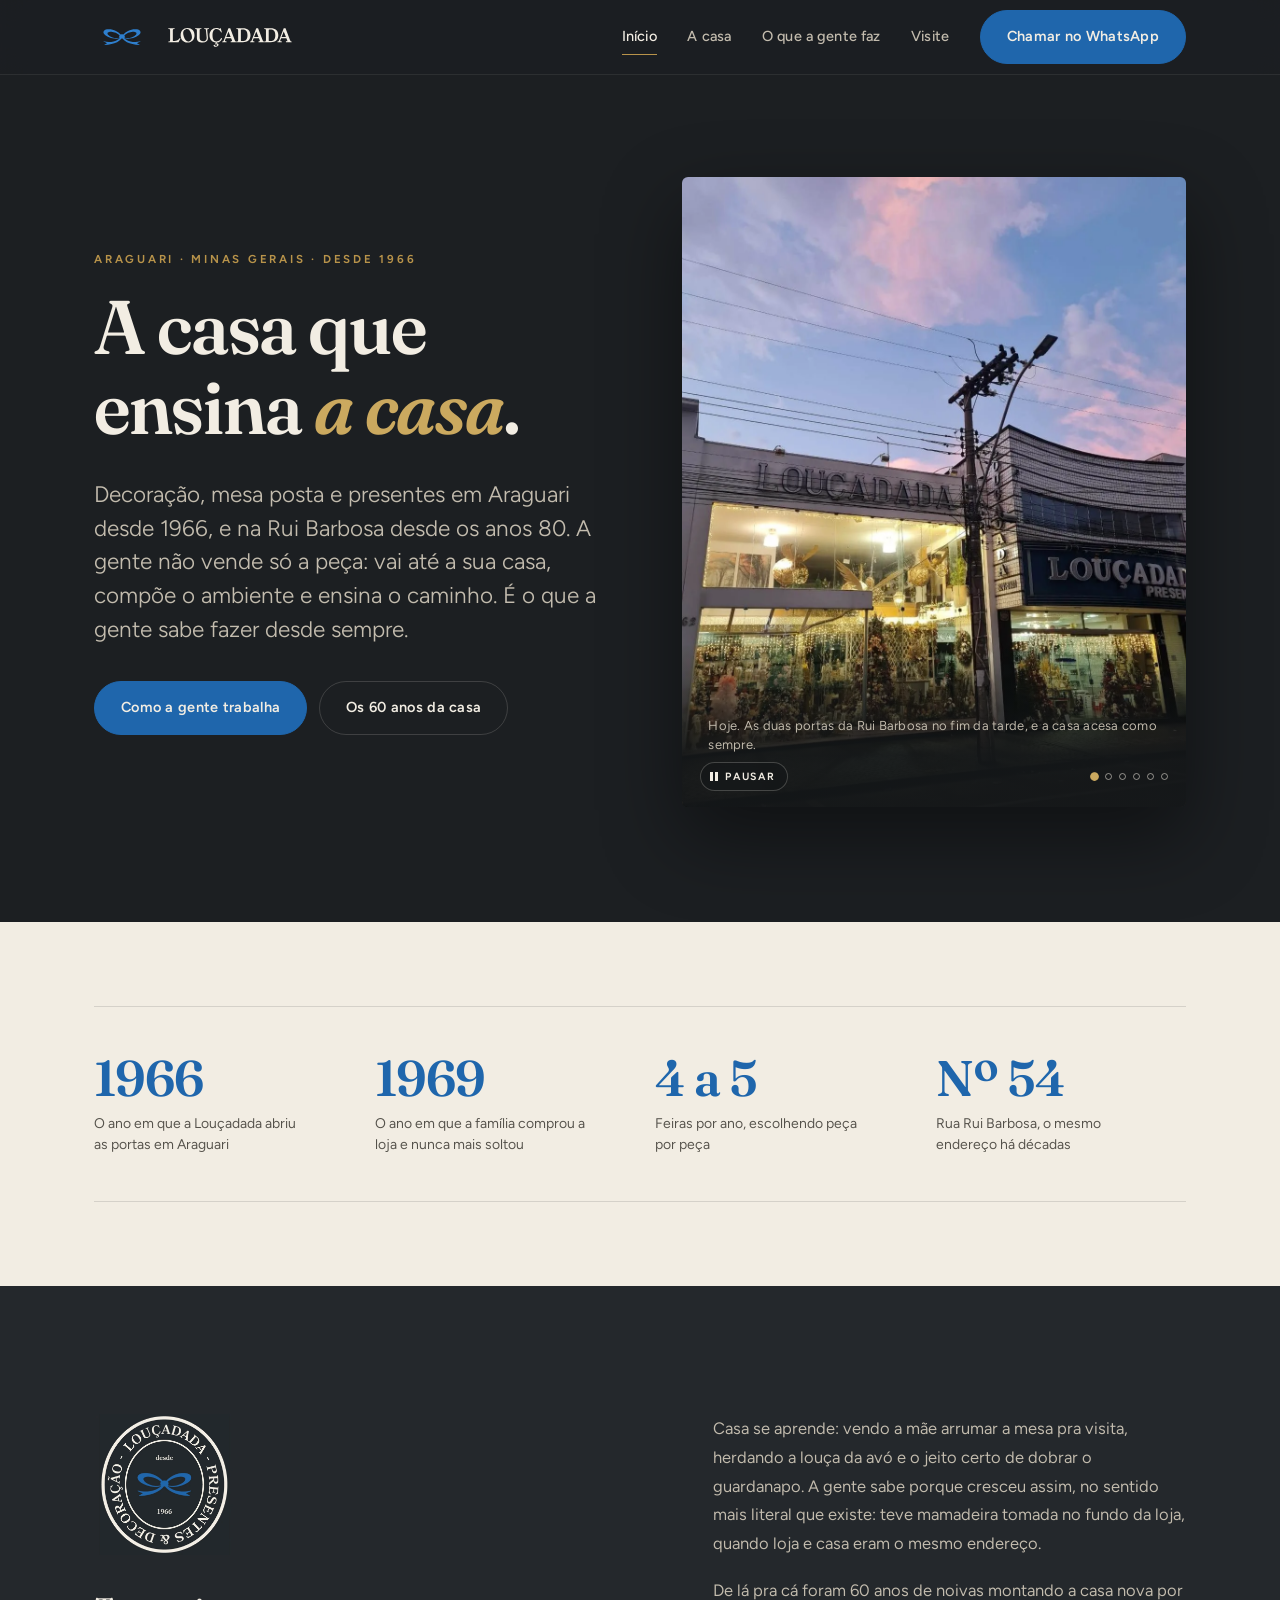
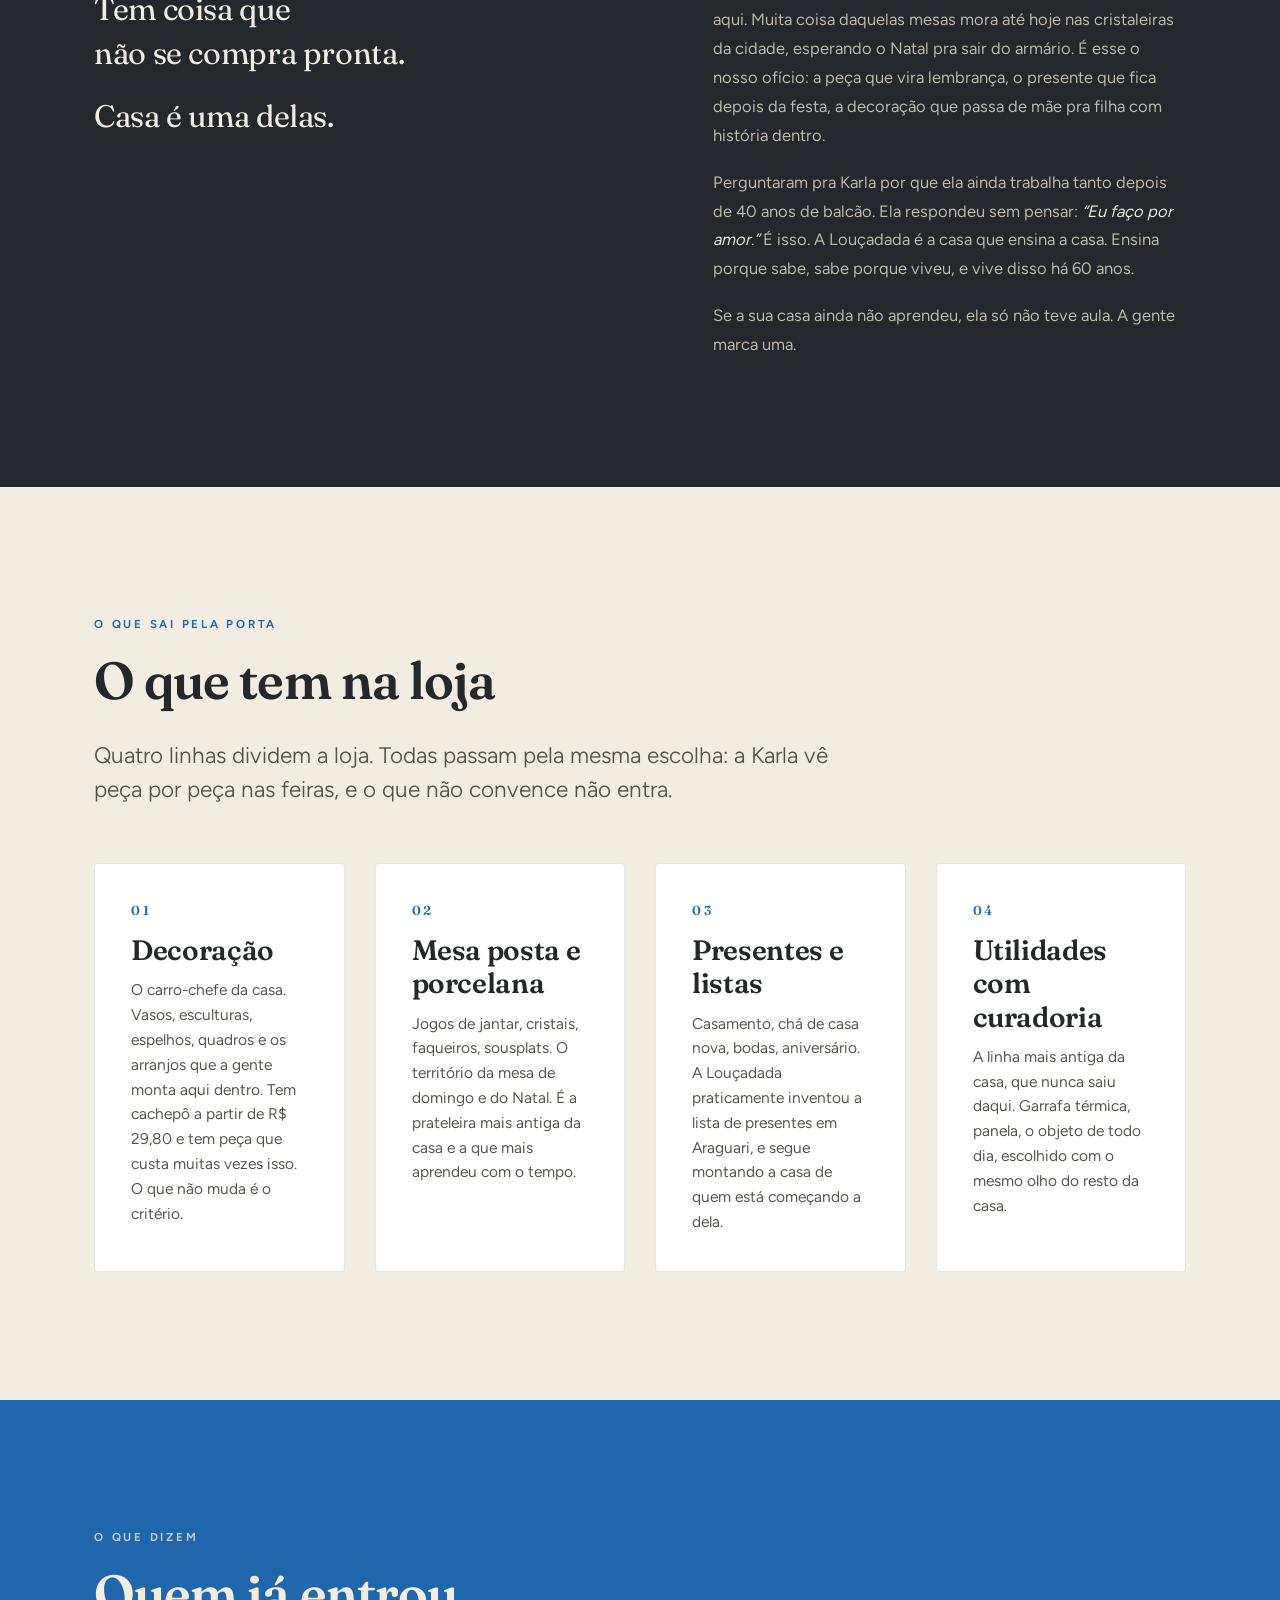
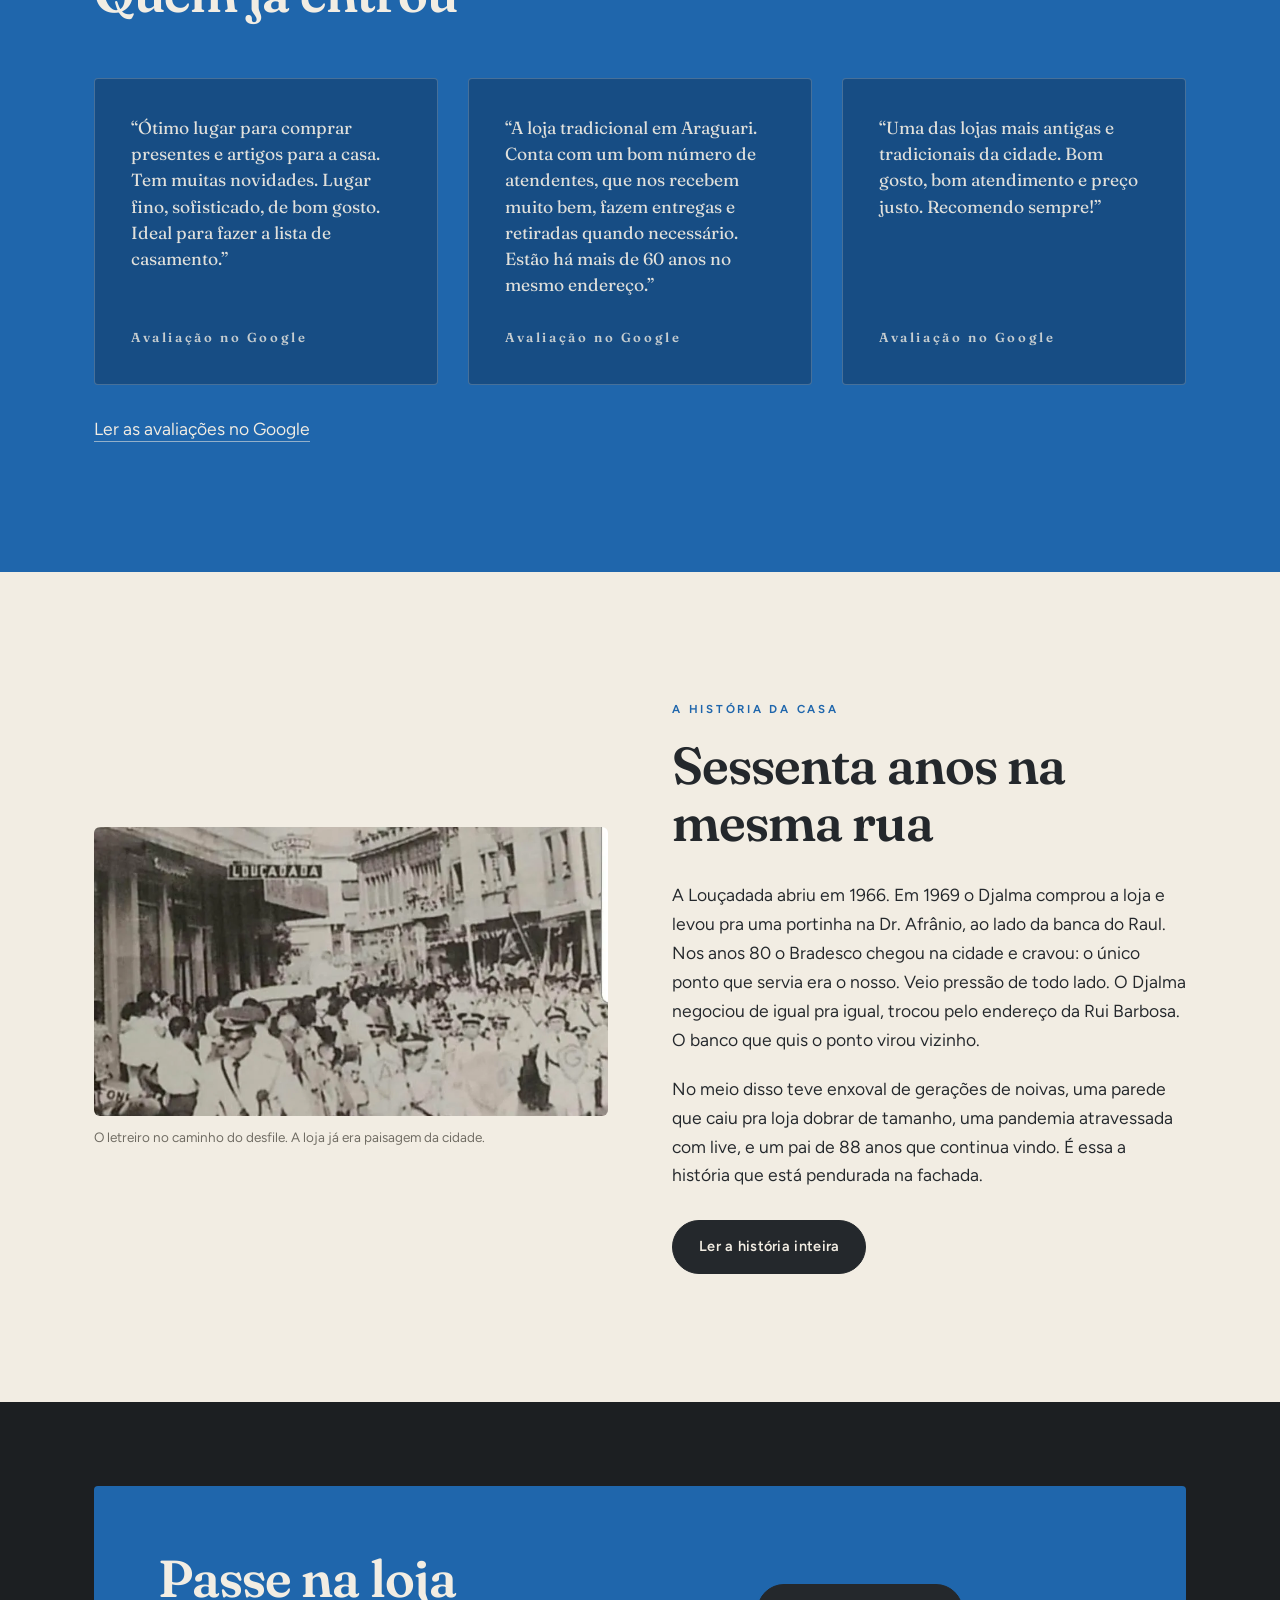
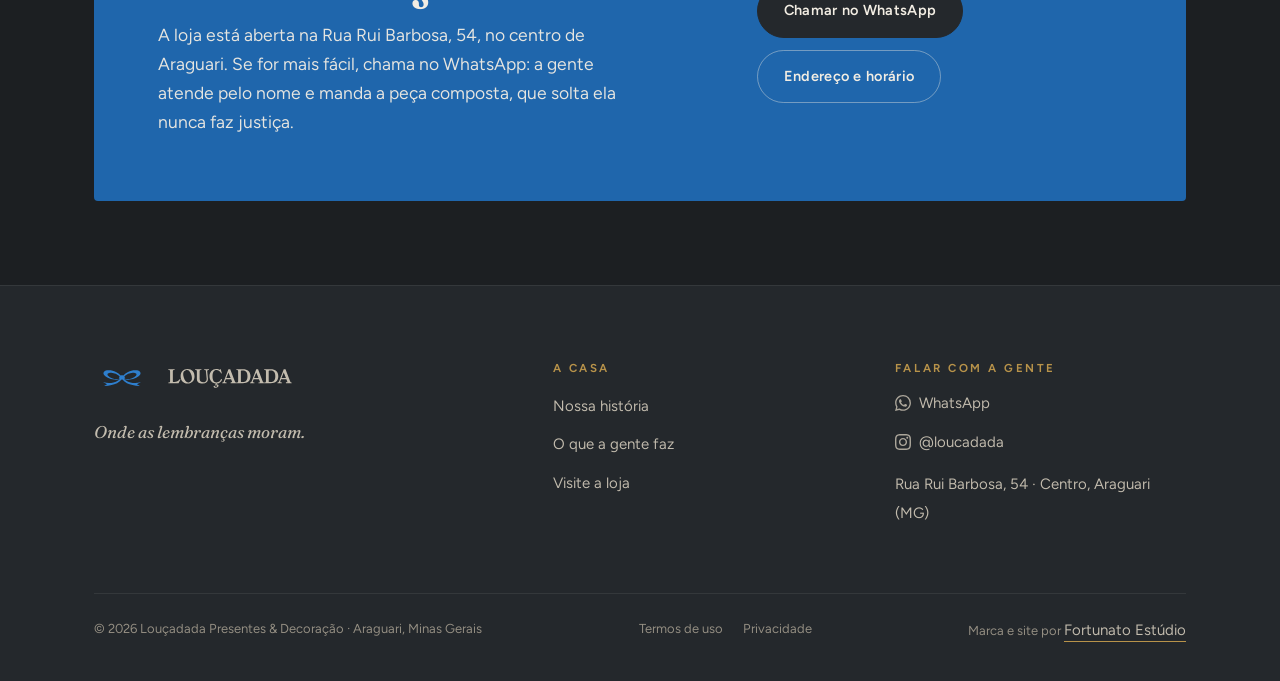
==== commit a0cf890a: "Louçadada: fora as peças de manifesto da home Os quatro cartões eram frase de rede social, que funci" ====
--- a/index.html
+++ b/index.html
@@ -27,8 +27,8 @@
 
 <link rel="preload" href="/assets/fontes/figtree-latin-300_700-normal.woff2" as="font" type="font/woff2" crossorigin />
 <link rel="preload" href="/assets/fontes/fraunces-latin-400_700-normal.woff2" as="font" type="font/woff2" crossorigin />
-<link rel="stylesheet" href="/assets/fontes/fontes.css?v=3" />
-<link rel="stylesheet" href="/assets/css/site.css?v=7" />
+<link rel="stylesheet" href="/assets/fontes/fontes.css?v=4" />
+<link rel="stylesheet" href="/assets/css/site.css?v=9" />
 
 <script type="application/ld+json">
 {
@@ -315,61 +315,6 @@
     </div>
   </section>
 
-  <!-- PEÇAS DE MANIFESTO -------------------------------------------------- -->
-  <section class="secao">
-    <div class="envelope">
-      <div class="grade grade--4">
-        <article class="peca peca--grafite surge">
-          <div>
-            <p><em>Antigamente</em> mora nos detalhes.</p>
-            <p>No barulho da louça de domingo, no cheiro de armário de vó, na colher que já mexeu tanta panela.</p>
-          </div>
-          <p class="peca__assinatura">
-            Louçadada
-            <svg viewBox="0 0 1080 582.32" fill="currentColor" aria-hidden="true"><use href="#laco"></use></svg>
-            60 anos
-          </p>
-        </article>
-
-        <article class="peca peca--porcelana surge">
-          <div>
-            <p>Toda família tem uma peça que conta a história.</p>
-            <p>E ai de quem quebrar.</p>
-          </div>
-          <p class="peca__assinatura">
-            Louçadada
-            <svg viewBox="0 0 1080 582.32" fill="currentColor" aria-hidden="true"><use href="#laco"></use></svg>
-            60 anos
-          </p>
-        </article>
-
-        <article class="peca peca--azul surge">
-          <div>
-            <p>Tem amor que vira objeto.</p>
-            <p>A xícara que era da mãe, o prato que só sai no Natal, a toalha que ninguém empresta.</p>
-          </div>
-          <p class="peca__assinatura">
-            Louçadada
-            <svg viewBox="0 0 1080 582.32" fill="currentColor" aria-hidden="true"><use href="#laco"></use></svg>
-            60 anos
-          </p>
-        </article>
-
-        <article class="peca peca--latao surge">
-          <div>
-            <p>Cuidar da casa é um jeito antigo de dizer eu te amo.</p>
-            <p>Quem arruma a mesa pra alguém está dizendo sem falar.</p>
-          </div>
-          <p class="peca__assinatura">
-            Louçadada
-            <svg viewBox="0 0 1080 582.32" fill="currentColor" aria-hidden="true"><use href="#laco"></use></svg>
-            60 anos
-          </p>
-        </article>
-      </div>
-    </div>
-  </section>
-
   <!-- O QUE DIZEM ---------------------------------------------------------- -->
   <!-- Avaliações públicas no Google, copiadas como foram escritas. Sem schema
        de review de propósito: marcar avaliação colhida em outra plataforma é
@@ -512,6 +457,6 @@
   </div>
 </footer>
 
-<script src="/assets/js/site.js?v=7" defer></script>
+<script src="/assets/js/site.js?v=9" defer></script>
 </body>
 </html>
--- a/assets/fontes/fontes.css
+++ b/assets/fontes/fontes.css
@@ -10,7 +10,7 @@
   font-style: normal;
   font-weight: 500;
   font-display: swap;
-  src: url(/assets/fontes/caveat-latin-ext-500-normal.woff2) format('woff2');
+  src: url(caveat-latin-ext-500-normal.woff2) format('woff2');
   unicode-range: U+0100-02BA, U+02BD-02C5, U+02C7-02CC, U+02CE-02D7, U+02DD-02FF, U+0304, U+0308, U+0329, U+1D00-1DBF, U+1E00-1E9F, U+1EF2-1EFF, U+2020, U+20A0-20AB, U+20AD-20C0, U+2113, U+2C60-2C7F, U+A720-A7FF;
   }
 
@@ -20,7 +20,7 @@
   font-style: normal;
   font-weight: 500;
   font-display: swap;
-  src: url(/assets/fontes/caveat-latin-500-normal.woff2) format('woff2');
+  src: url(caveat-latin-500-normal.woff2) format('woff2');
   unicode-range: U+0000-00FF, U+0131, U+0152-0153, U+02BB-02BC, U+02C6, U+02DA, U+02DC, U+0304, U+0308, U+0329, U+2000-206F, U+20AC, U+2122, U+2191, U+2193, U+2212, U+2215, U+FEFF, U+FFFD;
   }
 
@@ -30,7 +30,7 @@
   font-style: normal;
   font-weight: 300 700;
   font-display: swap;
-  src: url(/assets/fontes/figtree-latin-ext-300_700-normal.woff2) format('woff2');
+  src: url(figtree-latin-ext-300_700-normal.woff2) format('woff2');
   unicode-range: U+0100-02BA, U+02BD-02C5, U+02C7-02CC, U+02CE-02D7, U+02DD-02FF, U+0304, U+0308, U+0329, U+1D00-1DBF, U+1E00-1E9F, U+1EF2-1EFF, U+2020, U+20A0-20AB, U+20AD-20C0, U+2113, U+2C60-2C7F, U+A720-A7FF;
   }
 
@@ -40,7 +40,7 @@
   font-style: normal;
   font-weight: 300 700;
   font-display: swap;
-  src: url(/assets/fontes/figtree-latin-300_700-normal.woff2) format('woff2');
+  src: url(figtree-latin-300_700-normal.woff2) format('woff2');
   unicode-range: U+0000-00FF, U+0131, U+0152-0153, U+02BB-02BC, U+02C6, U+02DA, U+02DC, U+0304, U+0308, U+0329, U+2000-206F, U+20AC, U+2122, U+2191, U+2193, U+2212, U+2215, U+FEFF, U+FFFD;
   }
 
@@ -50,7 +50,7 @@
   font-style: italic;
   font-weight: 400 700;
   font-display: swap;
-  src: url(/assets/fontes/fraunces-latin-ext-400_700-italic.woff2) format('woff2');
+  src: url(fraunces-latin-ext-400_700-italic.woff2) format('woff2');
   unicode-range: U+0100-02BA, U+02BD-02C5, U+02C7-02CC, U+02CE-02D7, U+02DD-02FF, U+0304, U+0308, U+0329, U+1D00-1DBF, U+1E00-1E9F, U+1EF2-1EFF, U+2020, U+20A0-20AB, U+20AD-20C0, U+2113, U+2C60-2C7F, U+A720-A7FF;
   }
 
@@ -60,7 +60,7 @@
   font-style: italic;
   font-weight: 400 700;
   font-display: swap;
-  src: url(/assets/fontes/fraunces-latin-400_700-italic.woff2) format('woff2');
+  src: url(fraunces-latin-400_700-italic.woff2) format('woff2');
   unicode-range: U+0000-00FF, U+0131, U+0152-0153, U+02BB-02BC, U+02C6, U+02DA, U+02DC, U+0304, U+0308, U+0329, U+2000-206F, U+20AC, U+2122, U+2191, U+2193, U+2212, U+2215, U+FEFF, U+FFFD;
   }
 
@@ -70,7 +70,7 @@
   font-style: normal;
   font-weight: 400 700;
   font-display: swap;
-  src: url(/assets/fontes/fraunces-latin-ext-400_700-normal.woff2) format('woff2');
+  src: url(fraunces-latin-ext-400_700-normal.woff2) format('woff2');
   unicode-range: U+0100-02BA, U+02BD-02C5, U+02C7-02CC, U+02CE-02D7, U+02DD-02FF, U+0304, U+0308, U+0329, U+1D00-1DBF, U+1E00-1E9F, U+1EF2-1EFF, U+2020, U+20A0-20AB, U+20AD-20C0, U+2113, U+2C60-2C7F, U+A720-A7FF;
   }
 
@@ -80,6 +80,6 @@
   font-style: normal;
   font-weight: 400 700;
   font-display: swap;
-  src: url(/assets/fontes/fraunces-latin-400_700-normal.woff2) format('woff2');
+  src: url(fraunces-latin-400_700-normal.woff2) format('woff2');
   unicode-range: U+0000-00FF, U+0131, U+0152-0153, U+02BB-02BC, U+02C6, U+02DA, U+02DC, U+0304, U+0308, U+0329, U+2000-206F, U+20AC, U+2122, U+2191, U+2193, U+2212, U+2215, U+FEFF, U+FFFD;
   }
--- a/assets/css/site.css
+++ b/assets/css/site.css
@@ -555,30 +555,6 @@
 .trilho::-webkit-scrollbar-thumb{background:var(--linha);border-radius:99px}
 @media (max-width:640px){.trilho{grid-auto-columns:minmax(220px,78%)}}
 
-/* --- cartões de manifesto (as peças da marca, em texto de verdade) ------- */
-.peca{
-  border-radius:var(--raio);
-  padding:clamp(28px,3.4vw,42px);
-  display:flex;flex-direction:column;justify-content:space-between;
-  min-height:clamp(240px,26vw,320px);
-  font-family:var(--serifa);
-  font-size:clamp(16.5px,1.5vw,20.5px);
-  line-height:1.38;
-  letter-spacing:-.01em;
-}
-.peca p + p{margin-top:.8em}
-.peca em{font-style:italic}
-.peca__assinatura{
-  font-family:var(--sans);font-size:10.5px;letter-spacing:.24em;
-  text-transform:uppercase;font-weight:650;opacity:.62;
-  display:flex;align-items:center;gap:10px;margin-top:28px;
-}
-.peca__assinatura svg{width:26px;flex:none;opacity:.9}
-.peca--grafite{background:var(--grafite);color:var(--porcelana)}
-.peca--porcelana{background:var(--porcelana);color:var(--grafite)}
-.peca--azul{background:var(--azul);color:var(--porcelana)}
-.peca--latao{background:var(--latao);color:var(--grafite)}
-
 /* --- gente da casa ------------------------------------------------------ */
 .gente{display:flex;flex-direction:column;gap:14px}
 .gente img{
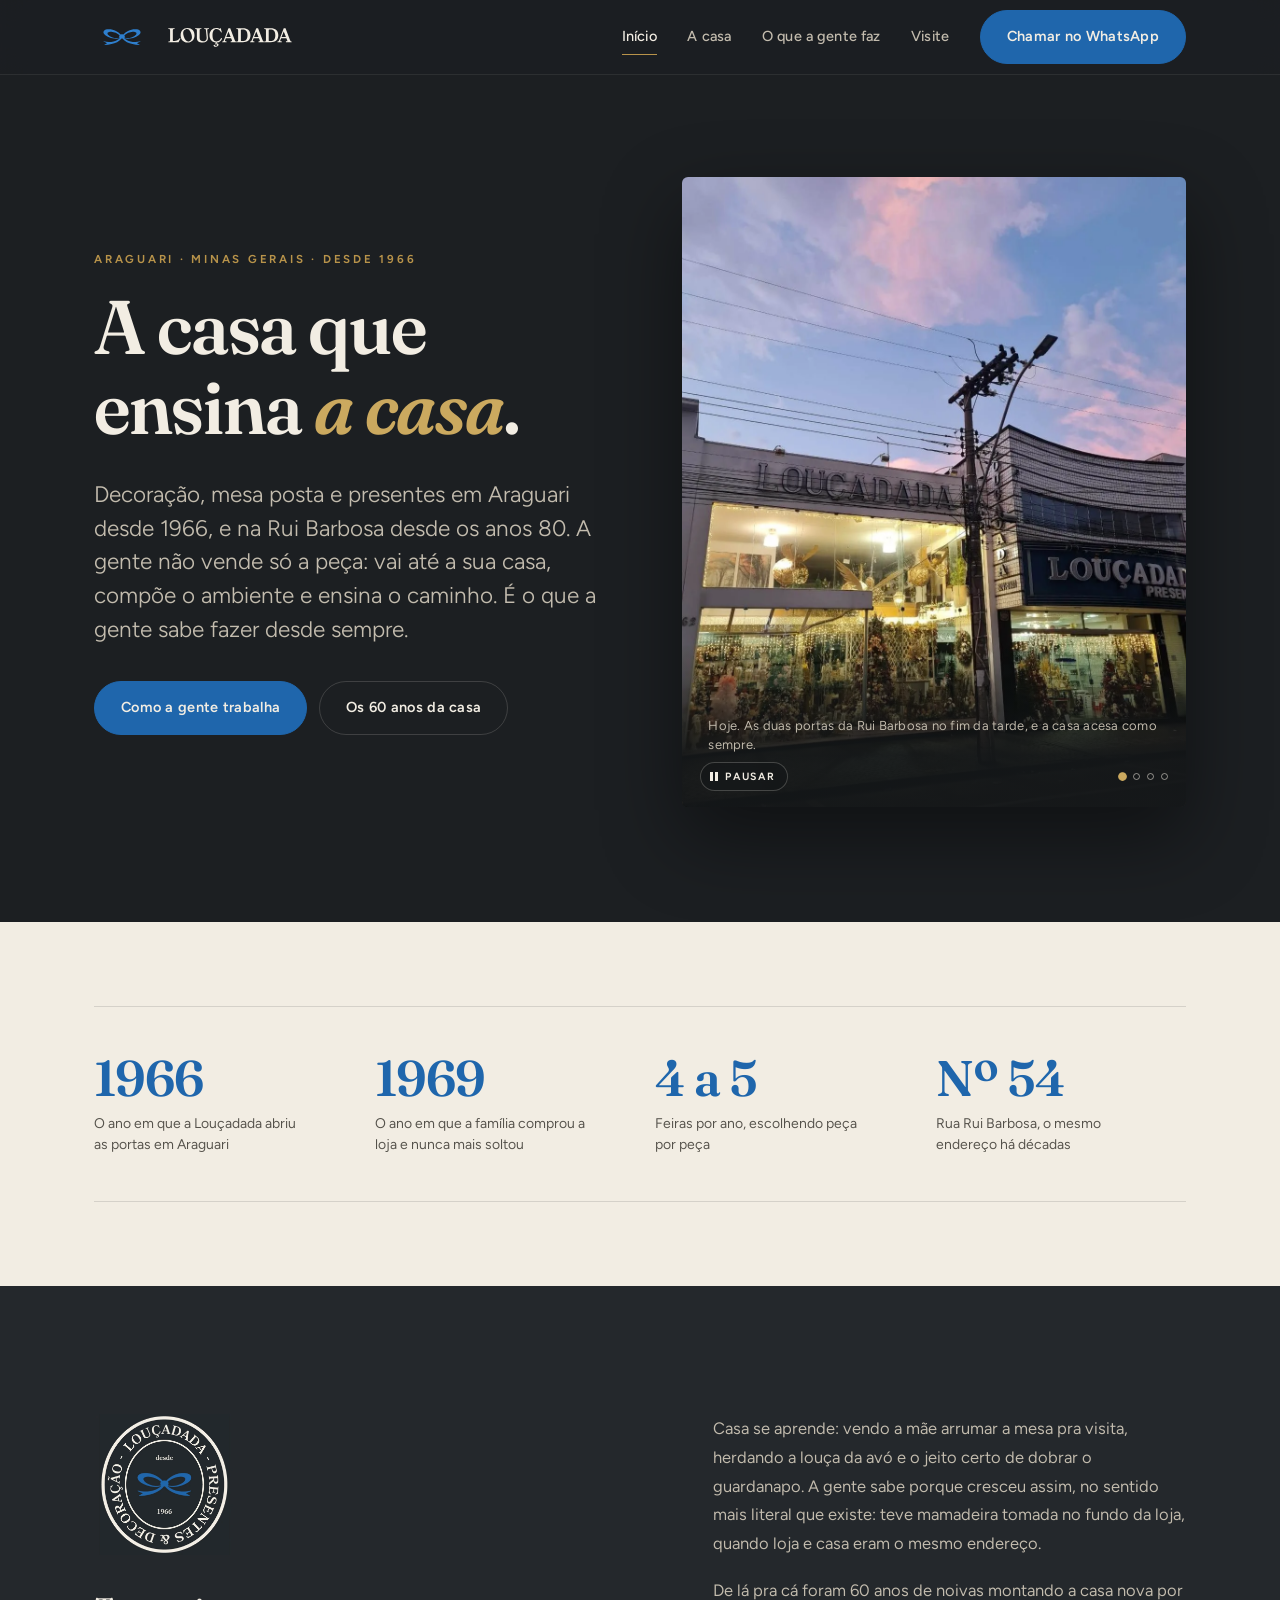
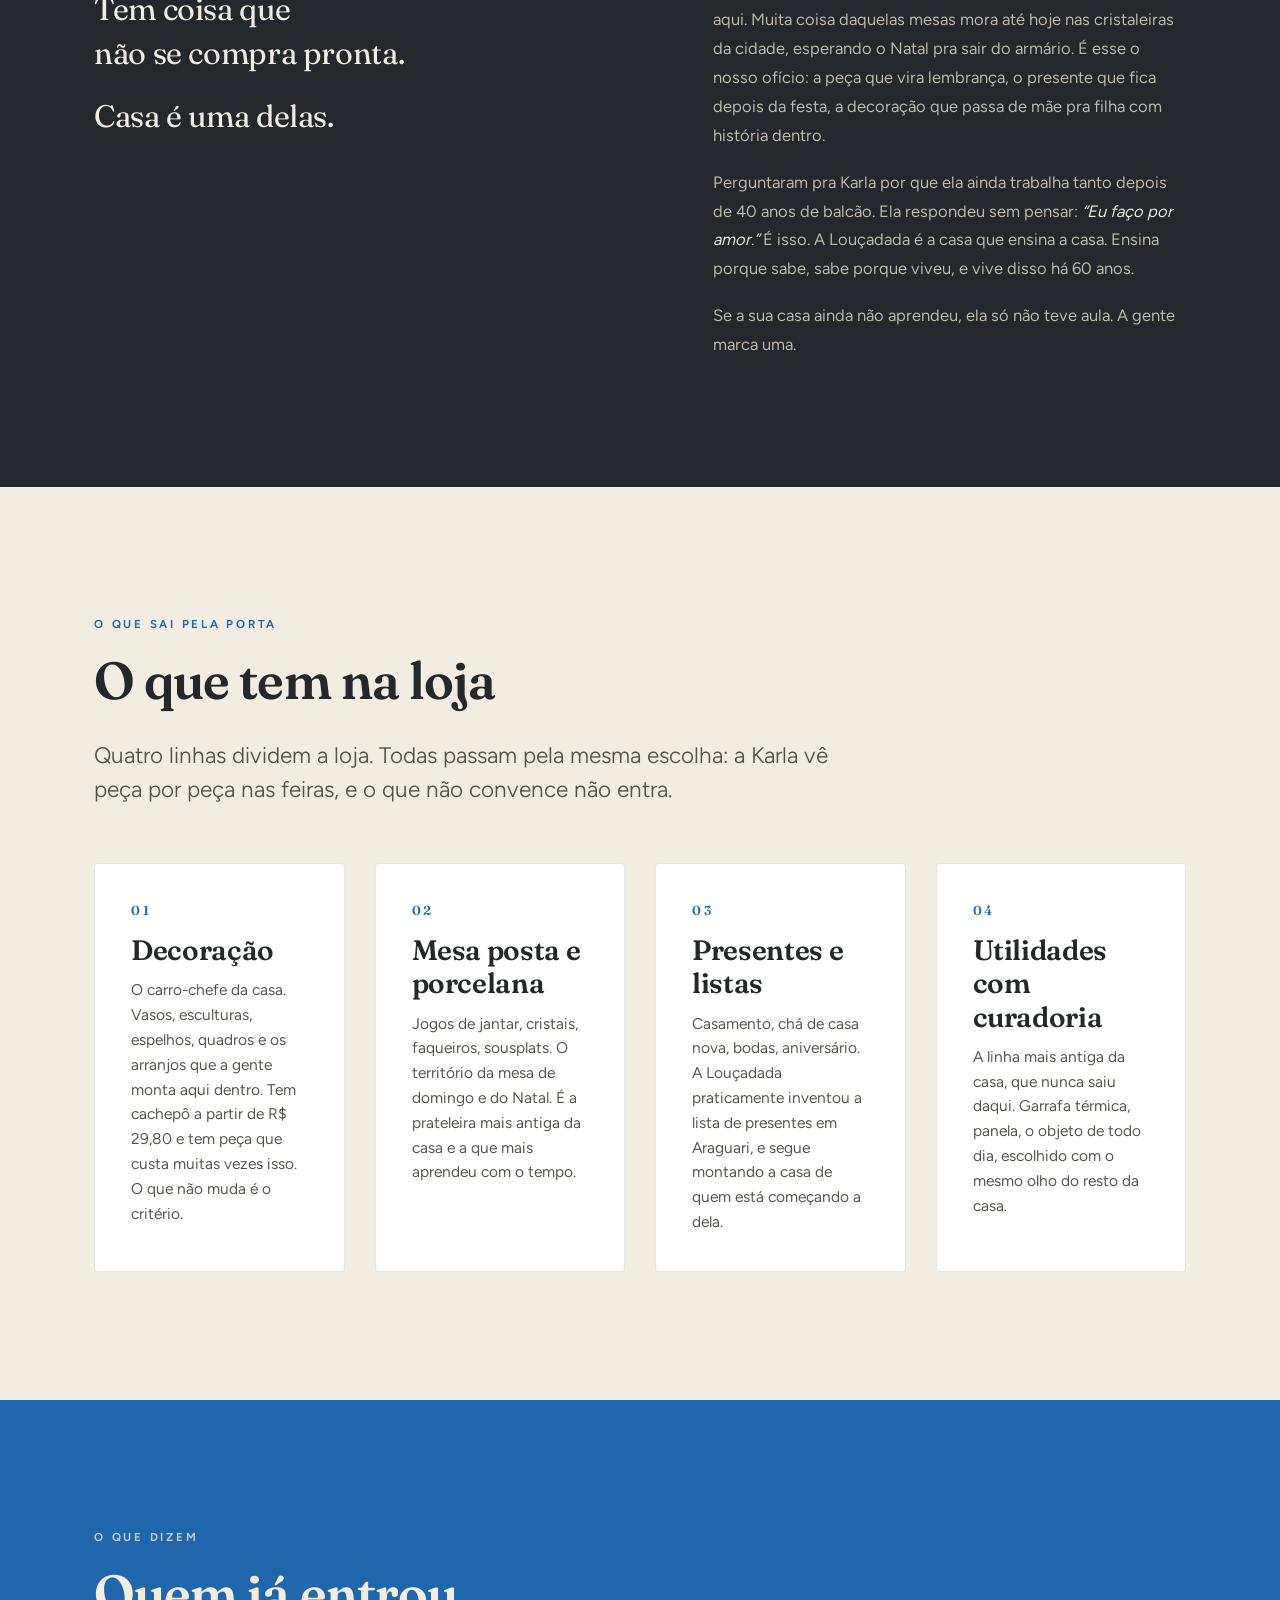
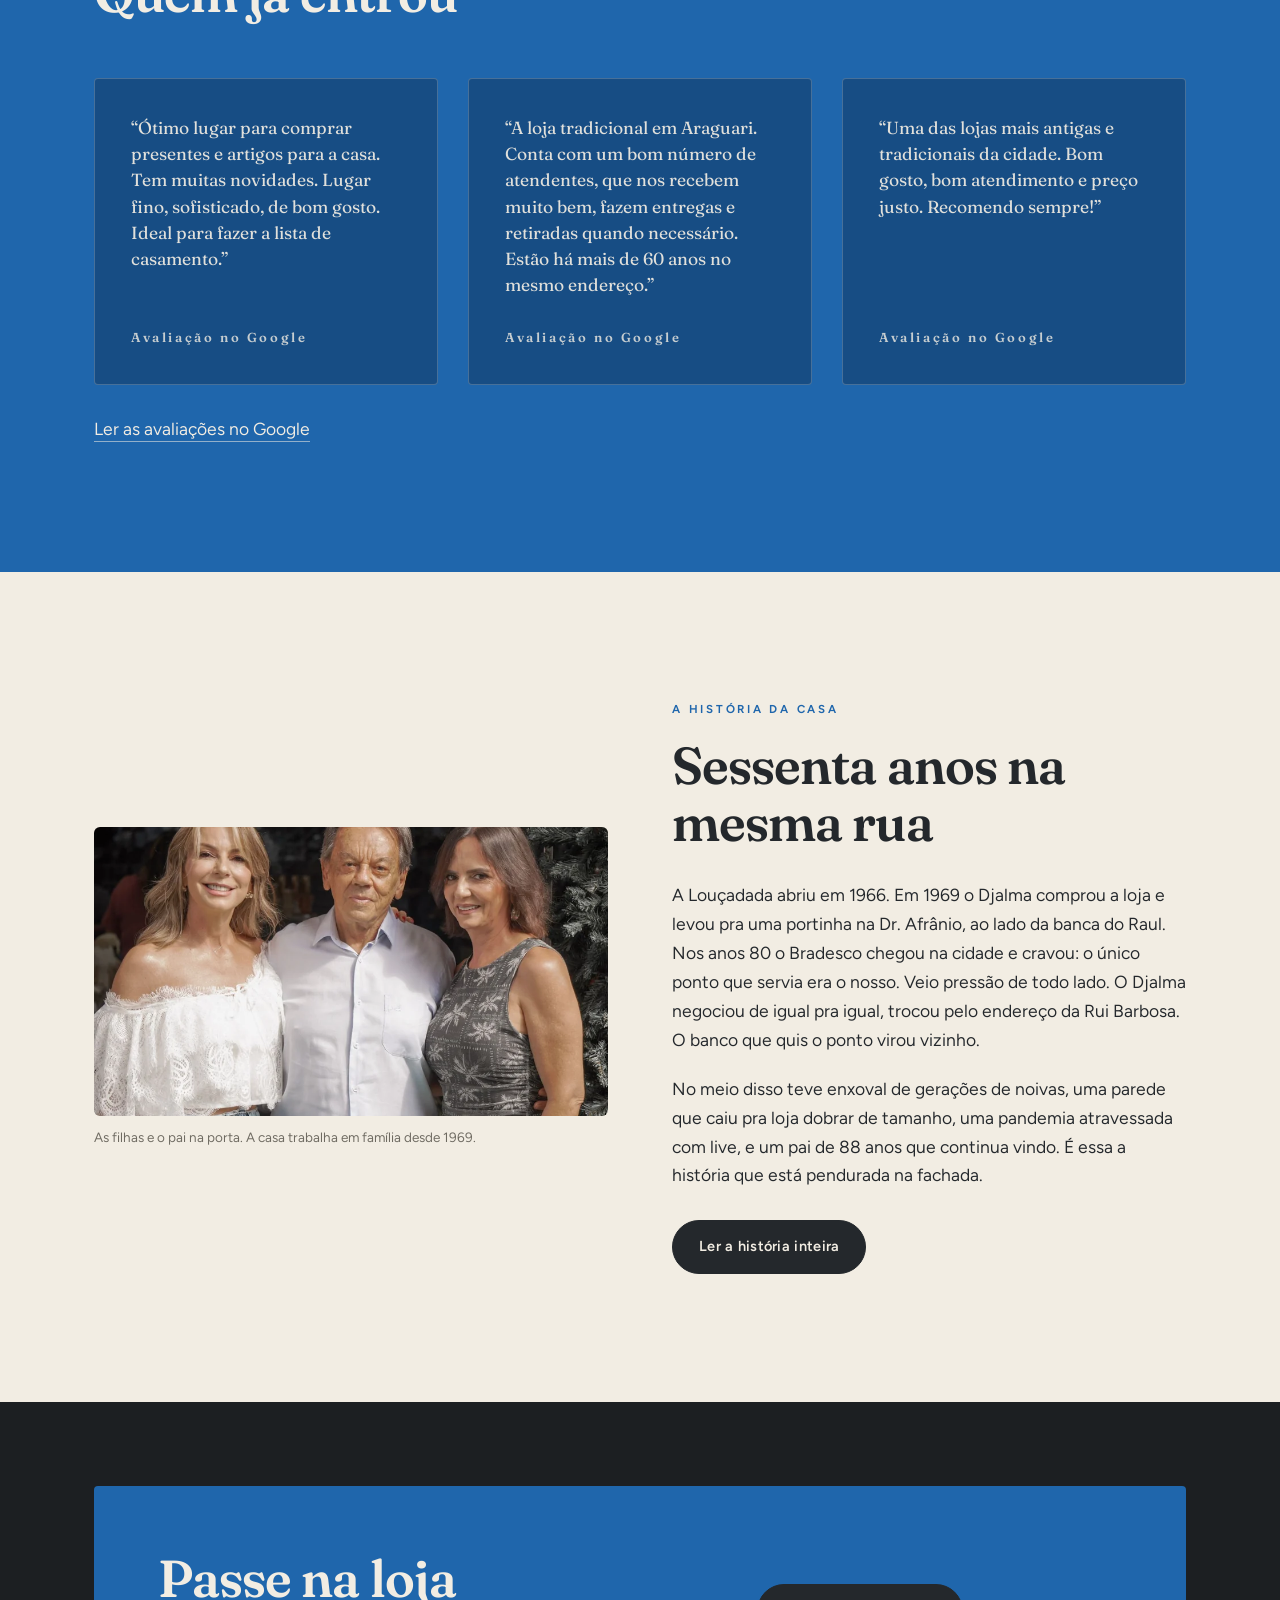
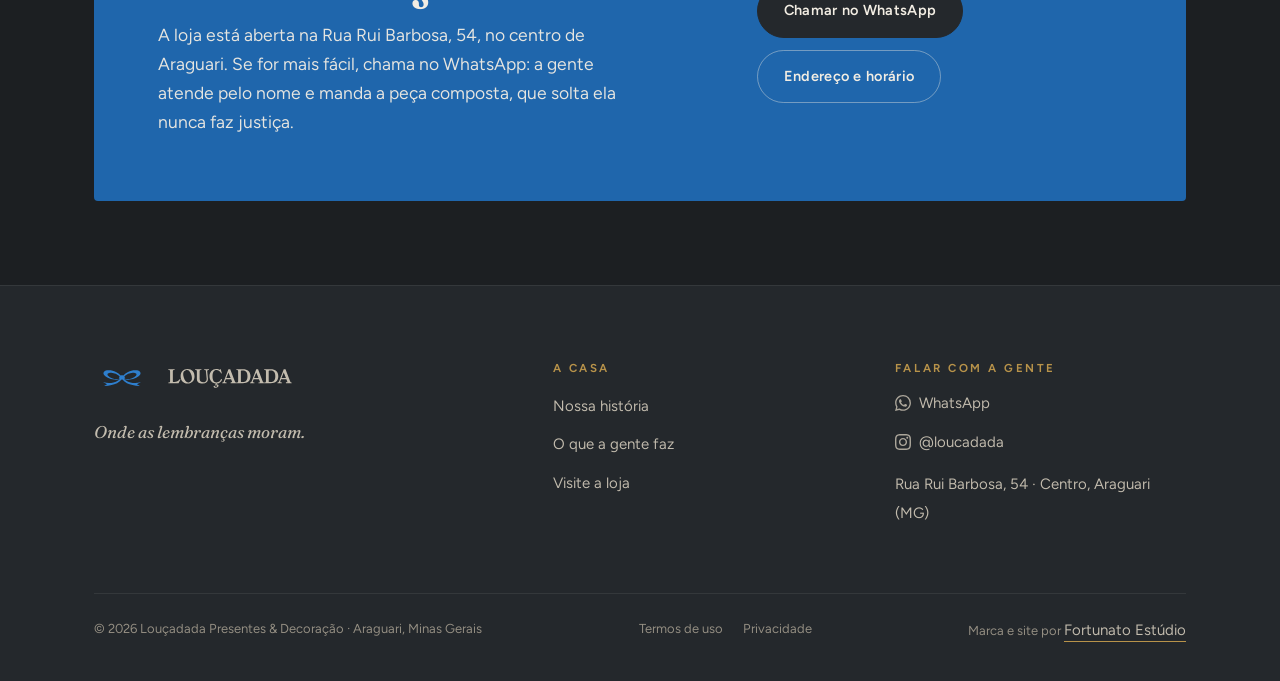
==== commit 3c50996c: "Louçadada no endereço provisório do GitHub Pages" ====
--- a/index.html
+++ b/index.html
@@ -2,10 +2,15 @@
 <html lang="pt-BR">
 <head>
 <meta charset="utf-8" />
+<meta name="robots" content="noindex, nofollow" />
+<!-- Endereço provisório de teste. O noindex existe para o Google não
+     indexar esta cópia e concorrer com o domínio final. Some quando
+     o site for para o domínio de verdade. -->
+
 <meta name="viewport" content="width=device-width, initial-scale=1, viewport-fit=cover" />
 <title>Louçadada · Presentes e Decoração em Araguari desde 1966</title>
 <meta name="description" content="A casa que ensina a casa. Decoração, mesa posta e presentes em Araguari desde 1966: a gente visita antes, compõe o ambiente e monta dentro da sua casa." />
-<link rel="canonical" href="https://loucadada.com.br/" />
+<link rel="canonical" href="https://loucadada.com/" />
 <meta name="theme-color" content="#1C1F22" />
 
 <meta property="og:type" content="website" />
@@ -13,22 +18,25 @@
 <meta property="og:site_name" content="Louçadada" />
 <meta property="og:title" content="Louçadada · A casa que ensina a casa" />
 <meta property="og:description" content="Decoração, mesa posta e presentes em Araguari desde 1966. A gente compõe, monta e ensina dentro da sua casa." />
-<meta property="og:url" content="https://loucadada.com.br/" />
-<meta property="og:image" content="https://loucadada.com.br/og.jpg" />
+<meta property="og:url" content="https://loucadada.com/" />
+<meta property="og:image" content="https://loucadada.com/og.jpg?v=2" />
+<meta property="og:image:type" content="image/jpeg" />
 <meta property="og:image:width" content="1200" />
 <meta property="og:image:height" content="630" />
+<meta property="og:image:alt" content="A vitrine da Louçadada acesa no fim da tarde, cheia de peças de Natal, ao lado do logotipo da loja" />
 <meta name="twitter:card" content="summary_large_image" />
+<meta name="twitter:image" content="https://loucadada.com/og.jpg?v=2" />
 
 <!-- Google Tag Manager: o snippet de cabeçalho entra aqui, com o ID real da
      conta. O par noscript vai logo depois da abertura do corpo. Ver README. -->
-<link rel="icon" href="/favicon.svg" type="image/svg+xml" />
-<link rel="icon" href="/favicon-32.png" sizes="32x32" type="image/png" />
-<link rel="apple-touch-icon" href="/apple-touch-icon.png" />
-
-<link rel="preload" href="/assets/fontes/figtree-latin-300_700-normal.woff2" as="font" type="font/woff2" crossorigin />
-<link rel="preload" href="/assets/fontes/fraunces-latin-400_700-normal.woff2" as="font" type="font/woff2" crossorigin />
-<link rel="stylesheet" href="/assets/fontes/fontes.css?v=4" />
-<link rel="stylesheet" href="/assets/css/site.css?v=9" />
+<link rel="icon" href="favicon.svg" type="image/svg+xml" />
+<link rel="icon" href="favicon-32.png" sizes="32x32" type="image/png" />
+<link rel="apple-touch-icon" href="apple-touch-icon.png" />
+
+<link rel="preload" href="assets/fontes/figtree-latin-300_700-normal.woff2" as="font" type="font/woff2" crossorigin />
+<link rel="preload" href="assets/fontes/fraunces-latin-400_700-normal.woff2" as="font" type="font/woff2" crossorigin />
+<link rel="stylesheet" href="assets/fontes/fontes.css?v=4" />
+<link rel="stylesheet" href="assets/css/site.css?v=11" />
 
 <script type="application/ld+json">
 {
@@ -36,21 +44,21 @@
   "@graph":[
   {
     "@type":"WebSite",
-    "@id":"https://loucadada.com.br/#site",
+    "@id":"https://loucadada.com/#site",
     "name":"Louçadada",
-    "url":"https://loucadada.com.br/",
+    "url":"https://loucadada.com/",
     "inLanguage":"pt-BR",
-    "publisher":{"@id":"https://loucadada.com.br/#loja"}
+    "publisher":{"@id":"https://loucadada.com/#loja"}
   },
   {
   "@type":"HomeGoodsStore",
-  "@id":"https://loucadada.com.br/#loja",
+  "@id":"https://loucadada.com/#loja",
   "name":"Louçadada",
   "alternateName":"Louçadada Presentes & Decoração",
   "description":"Casa de decoração, mesa posta e presentes em Araguari (MG) desde 1966. Curadoria, montagem e composição de ambientes na casa do cliente.",
-  "url":"https://loucadada.com.br/",
-  "logo":"https://loucadada.com.br/icone-512.png",
-  "image":"https://loucadada.com.br/og.jpg",
+  "url":"https://loucadada.com/",
+  "logo":"https://loucadada.com/icone-512.png",
+  "image":"https://loucadada.com/og.jpg",
   "foundingDate":"1966",
   "address":{
     "@type":"PostalAddress",
@@ -70,7 +78,7 @@
 ],
   "areaServed":["Araguari","Uberlândia","Triângulo Mineiro"],
   "sameAs":["https://www.instagram.com/loucadada/"],
-  "founder":{"@type":"Person","name":"Maurício Rolo"},
+  "founder":{"@type":"Person","name":"Márcio Marra"},
   "employee":[
     {"@type":"Person","name":"Djalma","jobTitle":"Proprietário","award":"Mérito Empresarial da CDL Araguari 2018/19"},
     {"@type":"Person","name":"Karla","jobTitle":"Curadoria e compras"},
@@ -94,7 +102,7 @@
 
 <header class="topo">
   <div class="envelope topo__linha">
-    <a class="marca" href="/" aria-label="Louçadada, página inicial">
+    <a class="marca" href="index.html" aria-label="Louçadada, página inicial">
       <svg class="marca__laco" viewBox="0 0 1080 582.32" fill="currentColor" aria-hidden="true"><use href="#laco"></use></svg>
       <svg class="marca__nome" viewBox="0 0 1080 267" fill="currentColor" role="img" aria-label="Louçadada"><use href="#logotipo"></use></svg>
     </a>
@@ -103,10 +111,10 @@
 
     <nav class="menu" id="menu" data-aberto="false" aria-label="Principal">
       <button class="fechar-menu" type="button">Fechar</button>
-      <a href="/" aria-current="page">Início</a>
-      <a href="/a-casa/">A casa</a>
-      <a href="/em-casa/">O que a gente faz</a>
-      <a href="/visite/">Visite</a>
+      <a href="index.html" aria-current="page">Início</a>
+      <a href="a-casa/index.html">A casa</a>
+      <a href="em-casa/index.html">O que a gente faz</a>
+      <a href="visite/index.html">Visite</a>
       <a class="botao botao--azul" href="https://wa.me/5534998703531?text=Ol%C3%A1%2C%20vim%20pelo%20site%20e%20gostaria%20de%20falar%20com%20uma%20atendente." rel="noopener">Chamar no WhatsApp</a>
     </nav>
   </div>
@@ -127,8 +135,8 @@
           o caminho. É o que a gente sabe fazer desde sempre.
         </p>
         <div class="abertura__acoes">
-          <a class="botao botao--azul" href="/em-casa/">Como a gente trabalha</a>
-          <a class="botao botao--linha" href="/a-casa/">Os 60 anos da casa</a>
+          <a class="botao botao--azul" href="em-casa/index.html">Como a gente trabalha</a>
+          <a class="botao botao--linha" href="a-casa/index.html">Os 60 anos da casa</a>
         </div>
       </div>
 
@@ -138,7 +146,7 @@
            aria-roledescription="galeria" aria-label="Fotografias da Louçadada, de 1966 a hoje">
 
         <figure class="album__item" data-ativa>
-          <img src="/assets/img/vitrines-acesas.webp"
+          <img src="assets/img/vitrines-acesas.webp"
                alt="As duas vitrines iluminadas da Louçadada no fim da tarde, na Rua Rui Barbosa, em Araguari"
                width="1080" height="1406" fetchpriority="high" decoding="async" />
           <figcaption class="abertura__legenda">
@@ -147,47 +155,29 @@
         </figure>
 
         <figure class="album__item">
-          <img src="/assets/img/desfile-letreiro.webp"
-               alt="Fotografia antiga de um desfile na Rua Rui Barbosa, com o letreiro Louça Dada acima das pessoas"
+          <img src="assets/img/cristais-natal.webp"
+               alt="Cristais, anjos de vidro e um vaso com galhos de pinheiro montados sobre um carrinho dentro da loja"
                width="900" height="1350" loading="lazy" decoding="async" />
           <figcaption class="abertura__legenda">
-            O letreiro no caminho do desfile. A loja já era paisagem da cidade.
+            Vidro, cristal e galho no mesmo canto. É assim que a peça sai daqui: composta.
           </figcaption>
         </figure>
 
         <figure class="album__item">
-          <img src="/assets/img/laco-aceso.webp"
-               alt="O laço da Louçadada aceso em azul na fachada, no entardecer, com o céu rosa ao fundo"
-               width="899" height="1599" loading="lazy" decoding="async" />
+          <img src="assets/img/sacola-balcao-nova.webp"
+               alt="A sacola branca da Louçadada em cima do balcão, com fita azul e o selo da casa impresso na lateral"
+               width="900" height="1350" loading="lazy" decoding="async" />
           <figcaption class="abertura__legenda">
-            O laço aceso no entardecer. De longe, a cidade já sabe qual porta é a nossa.
+            A sacola da casa, com a fita azul e o selo. É assim que a peça sai pela porta.
           </figcaption>
         </figure>
 
         <figure class="album__item">
-          <img src="/assets/img/arvore-pinhas.webp"
-               alt="Árvore de Natal feita de pinhas, montada à mão no vão central da loja"
-               width="900" height="1174" loading="lazy" decoding="async" />
+          <img src="assets/img/familia-salao.webp"
+               alt="A família da Louçadada reunida no salão da loja no Natal, com uma criança na frente, entre árvores montadas e lanternas de teto"
+               width="900" height="1350" loading="lazy" decoding="async" />
           <figcaption class="abertura__legenda">
-            A árvore de pinhas do vão central, montada à mão, galho por galho.
-          </figcaption>
-        </figure>
-
-        <figure class="album__item">
-          <img src="/assets/img/familia-natal.webp"
-               alt="As duas sócias ao lado do pai, Djalma, no cenário de Natal montado dentro da loja"
-               width="900" height="1171" loading="lazy" decoding="async" />
-          <figcaption class="abertura__legenda">
-            As filhas e o pai no Natal da loja. A casa trabalha em família desde 1969.
-          </figcaption>
-        </figure>
-
-        <figure class="album__item">
-          <img src="/assets/img/casa-inteira.webp"
-               alt="A família e toda a equipe da Louçadada reunidas no salão da loja"
-               width="1080" height="968" loading="lazy" decoding="async" />
-          <figcaption class="abertura__legenda">
-            A casa inteira num retrato só: a família e o time que atende você pelo nome.
+            A família reunida no salão, no Natal, com a loja montada em volta.
           </figcaption>
         </figure>
 
@@ -230,7 +220,7 @@
   <section class="secao manifesto">
     <div class="envelope duas duas--texto-maior">
       <div class="manifesto__marca surge">
-        <img class="manifesto__selo" src="/assets/marca/selo.webp"
+        <img class="manifesto__selo" src="assets/marca/selo.webp"
              alt="Selo da Louçadada: Presentes &amp; Decoração, desde 1966"
              width="560" height="560" loading="lazy" decoding="async" />
         <p class="manifesto__texto">
@@ -366,10 +356,10 @@
   <section class="secao claro">
     <div class="envelope duas">
       <figure class="figura figura--larga surge">
-        <img src="/assets/img/desfile-letreiro.webp"
-             alt="Fotografia antiga de um desfile na rua de Araguari, com o letreiro Louça Dada ao fundo"
+        <img src="assets/img/familia-natal.webp"
+             alt="As duas sócias de braço dado com o pai, Djalma, na entrada da loja, embaixo do letreiro antigo da Louçadada"
              width="900" height="1350" loading="lazy" decoding="async" />
-        <figcaption>O letreiro no caminho do desfile. A loja já era paisagem da cidade.</figcaption>
+        <figcaption>As filhas e o pai na porta. A casa trabalha em família desde 1969.</figcaption>
       </figure>
       <div class="surge">
         <span class="sobrelinha">A história da casa</span>
@@ -389,7 +379,7 @@
             fachada.
           </p>
         </div>
-        <a class="botao botao--escuro mt-p" href="/a-casa/">Ler a história inteira</a>
+        <a class="botao botao--escuro mt-p" href="a-casa/index.html">Ler a história inteira</a>
       </div>
     </div>
   </section>
@@ -408,7 +398,7 @@
         </div>
         <div style="display:flex;flex-wrap:wrap;gap:12px">
           <a class="botao botao--escuro" href="https://wa.me/5534998703531?text=Ol%C3%A1%2C%20vim%20pelo%20site%20e%20gostaria%20de%20falar%20com%20uma%20atendente." rel="noopener">Chamar no WhatsApp</a>
-          <a class="botao botao--linha" href="/visite/" style="border-color:rgba(242,237,227,.4)">Endereço e horário</a>
+          <a class="botao botao--linha" href="visite/index.html" style="border-color:rgba(242,237,227,.4)">Endereço e horário</a>
         </div>
       </div>
     </div>
@@ -420,7 +410,7 @@
   <div class="envelope">
     <div class="rodape__grade">
       <div>
-        <a class="marca" href="/" aria-label="Louçadada, página inicial">
+        <a class="marca" href="index.html" aria-label="Louçadada, página inicial">
           <svg class="marca__laco" viewBox="0 0 1080 582.32" fill="currentColor" aria-hidden="true"><use href="#laco"></use></svg>
           <svg class="marca__nome" viewBox="0 0 1080 267" fill="currentColor" role="img" aria-label="Louçadada"><use href="#logotipo"></use></svg>
         </a>
@@ -430,9 +420,9 @@
       <div>
         <h2>A casa</h2>
         <ul>
-          <li><a href="/a-casa/">Nossa história</a></li>
-          <li><a href="/em-casa/">O que a gente faz</a></li>
-          <li><a href="/visite/">Visite a loja</a></li>
+          <li><a href="a-casa/index.html">Nossa história</a></li>
+          <li><a href="em-casa/index.html">O que a gente faz</a></li>
+          <li><a href="visite/index.html">Visite a loja</a></li>
         </ul>
       </div>
 
@@ -441,7 +431,7 @@
         <ul>
           <li><a class="com-icone" href="https://wa.me/5534998703531?text=Ol%C3%A1%2C%20vim%20pelo%20site%20e%20gostaria%20de%20falar%20com%20uma%20atendente." target="_blank" rel="noopener"><svg class="icone" viewBox="0 0 24 24" fill="currentColor" aria-hidden="true"><use href="#whatsapp"></use></svg>WhatsApp<span class="so-leitor"> (abre em uma nova aba)</span></a></li>
           <li><a class="com-icone" href="https://www.instagram.com/loucadada/" target="_blank" rel="noopener"><svg class="icone" viewBox="0 0 24 24" fill="currentColor" aria-hidden="true"><use href="#instagram"></use></svg>@loucadada<span class="so-leitor"> no Instagram (abre em uma nova aba)</span></a></li>
-          <li><a href="/visite/">Rua Rui Barbosa, 54 · Centro, Araguari (MG)</a></li>
+          <li><a href="visite/index.html">Rua Rui Barbosa, 54 · Centro, Araguari (MG)</a></li>
         </ul>
       </div>
     </div>
@@ -449,14 +439,14 @@
     <div class="rodape__fim">
       <span>© <span data-ano>2026</span> Louçadada Presentes &amp; Decoração · Araguari, Minas Gerais</span>
       <span class="rodape__legais">
-        <a href="/termos/">Termos de uso</a>
-        <a href="/privacidade/">Privacidade</a>
+        <a href="termos/index.html">Termos de uso</a>
+        <a href="privacidade/index.html">Privacidade</a>
       </span>
       <span>Marca e site por <a class="link" href="https://fortunatoestudio.com/" target="_blank" rel="noopener">Fortunato Estúdio</a><span class="so-leitor"> (abre em uma nova aba)</span></span>
     </div>
   </div>
 </footer>
 
-<script src="/assets/js/site.js?v=9" defer></script>
+<script src="assets/js/site.js?v=11" defer></script>
 </body>
 </html>
--- a/assets/css/site.css
+++ b/assets/css/site.css
@@ -571,6 +571,96 @@
 .claro .gente p{color:#54514A}
 .claro .gente p.gente__papel{color:var(--azul)}
 
+/* o time inteiro pede largura: a foto ocupa a linha toda e o texto fica
+   embaixo dela, em vez de espremer dezesseis pessoas num recorte de retrato */
+.time{display:grid;gap:clamp(22px,3vw,34px)}
+.time h3{font-size:clamp(20px,2vw,25px);margin-top:2px}
+.time p{font-size:15px;color:var(--tinta-suave);line-height:1.58;max-width:62ch}
+.claro .time p{color:#54514A}
+.time p.gente__papel{
+  font-family:var(--caneta);font-size:23px;color:var(--latao-claro);line-height:1.1;
+}
+.claro .time p.gente__papel{color:var(--azul)}
+.time .nota{max-width:none}
+@media (min-width:861px){
+  .time{grid-template-columns:1.58fr .42fr;align-items:center}
+}
+
+/* --- carrossel da reinauguração ------------------------------------------ */
+/* Três fotos à vista: a do meio em foco, as dos lados menores e desfocadas.
+   Quem gira entra em foco e quem sai perde o foco, no mesmo movimento. O
+   desfoque é de propósito: ele diz onde olhar sem precisar de seta piscando. */
+.giro{--giro-largura:clamp(230px,30vw,420px)}
+.giro__palco{
+  position:relative;
+  height:calc(var(--giro-largura) * 1.5 + 74px);
+  overflow:hidden;
+}
+.giro__item{
+  position:absolute;top:0;left:50%;margin:0;
+  width:var(--giro-largura);
+  transform:translateX(-50%) scale(.78);
+  opacity:0;filter:blur(6px);
+  transition:transform .75s cubic-bezier(.22,.61,.36,1),
+             opacity .55s ease,filter .55s ease;
+  pointer-events:none;
+}
+.giro__item img{
+  display:block;width:100%;aspect-ratio:2/3;object-fit:cover;
+  border-radius:var(--raio-foto);background:var(--grafite-alto);
+}
+.giro__item figcaption{
+  margin-top:14px;font-size:13.5px;line-height:1.45;color:var(--tinta-fraca);
+  opacity:0;transition:opacity .4s ease .2s;
+}
+
+/* a do meio: inteira, nítida, na frente */
+.giro__item[data-pos="0"]{
+  transform:translateX(-50%) scale(1);
+  opacity:1;filter:none;z-index:3;pointer-events:auto;
+}
+.giro__item[data-pos="0"] figcaption{opacity:1}
+
+/* as vizinhas: encostadas nas bordas da do meio, menores e fora de foco */
+.giro__item[data-pos="-1"]{
+  transform:translateX(-122%) scale(.8);
+  opacity:.5;filter:blur(3.5px);z-index:2;
+}
+.giro__item[data-pos="1"]{
+  transform:translateX(22%) scale(.8);
+  opacity:.5;filter:blur(3.5px);z-index:2;
+}
+/* as de trás ficam prontas pra entrar, mas sem aparecer */
+.giro__item[data-pos="-2"]{transform:translateX(-190%) scale(.7);opacity:0;z-index:1}
+.giro__item[data-pos="2"]{transform:translateX(90%) scale(.7);opacity:0;z-index:1}
+
+.giro__controles{
+  display:flex;align-items:center;justify-content:center;
+  gap:14px;margin-top:clamp(20px,2.4vw,30px);
+}
+.giro__seta{
+  width:42px;height:42px;flex:none;
+  display:inline-flex;align-items:center;justify-content:center;
+  border:1px solid var(--linha);border-radius:999px;
+  background:transparent;color:var(--porcelana);
+  font-size:17px;cursor:pointer;
+  transition:border-color var(--transicao),background var(--transicao);
+}
+.giro__seta:hover{border-color:var(--azul-link);color:var(--azul-link)}
+.claro .giro__seta{border-color:rgba(36,40,44,.28);color:var(--grafite)}
+.claro .giro__seta:hover{border-color:var(--azul);color:var(--azul)}
+.giro__pausa{position:static}
+
+/* sem movimento: as três ficam paradas, nítidas e lado a lado */
+@media (prefers-reduced-motion:reduce){
+  .giro__item{transition:none}
+}
+@media (max-width:620px){
+  .giro{--giro-largura:min(62vw,300px)}
+  .giro__item[data-pos="-1"]{transform:translateX(-134%) scale(.78)}
+  .giro__item[data-pos="1"]{transform:translateX(34%) scale(.78)}
+}
+
 /* --- linha do tempo ----------------------------------------------------- */
 .tempo{display:grid;gap:0}
 .marco{
@@ -733,7 +823,7 @@
 .azul .nota{color:var(--porcelana)}
 .azul .citacao{border-left-color:var(--porcelana)}
 .azul .citacao footer{color:rgba(242,237,227,.75)}
-.azul .figura figcaption{color:rgba(242,237,227,.8)}
+.azul .figura figcaption{color:rgba(242,237,227,.92)}
 .azul .passo{border-color:rgba(242,237,227,.26)}
 .azul .passo__n{color:var(--porcelana)}
 .azul .botao--linha{border-color:rgba(242,237,227,.5);color:var(--porcelana)}
@@ -783,3 +873,7 @@
 .claro .selo-caso{color:#7D5F28;border-color:rgba(184,147,74,.6)}
 .azul .selo-caso{color:var(--porcelana);border-color:rgba(242,237,227,.5)}
 .azul .selo-caso::before{background:var(--porcelana)}
+.azul .giro__item figcaption{color:rgba(242,237,227,.92)}
+.azul .giro__seta{border-color:rgba(242,237,227,.45);color:var(--porcelana)}
+.azul .giro__seta:hover{border-color:var(--porcelana);background:rgba(242,237,227,.1)}
+.azul .giro__item img{background:rgba(13,42,74,.5)}
